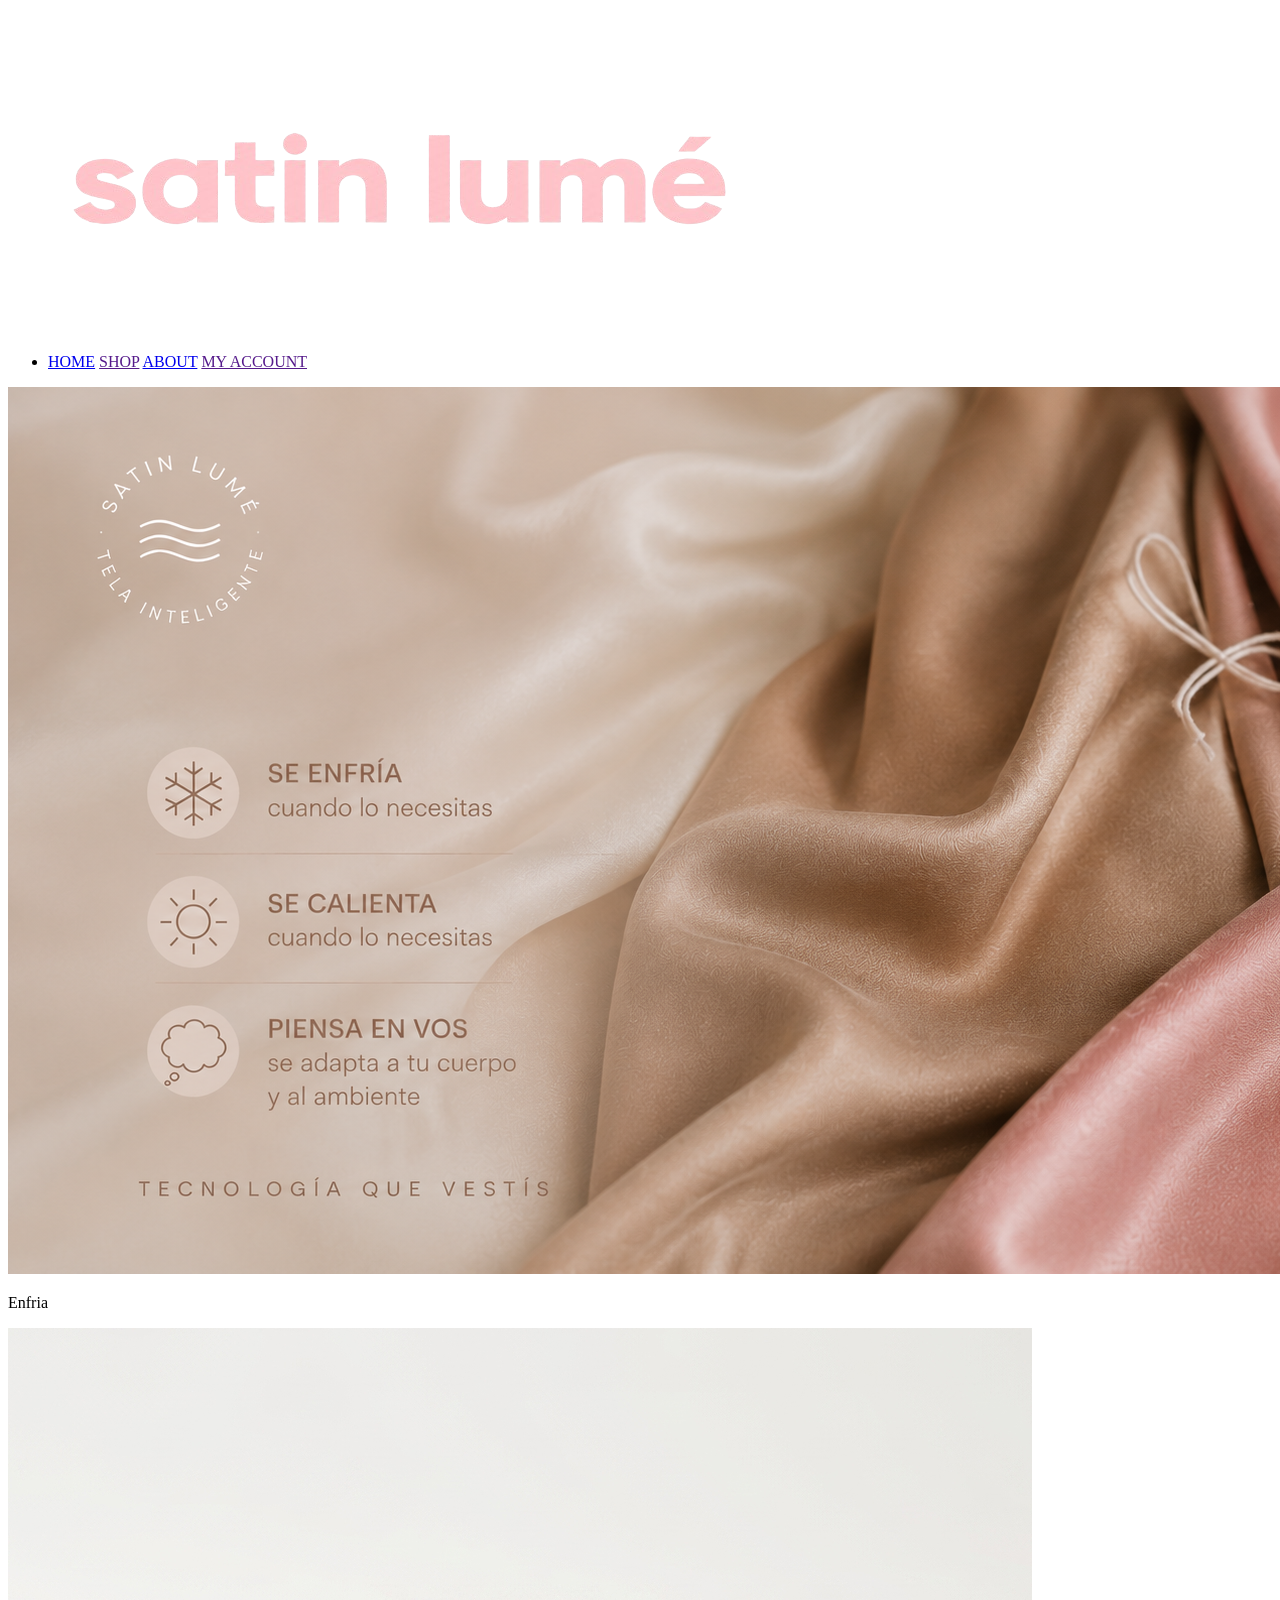
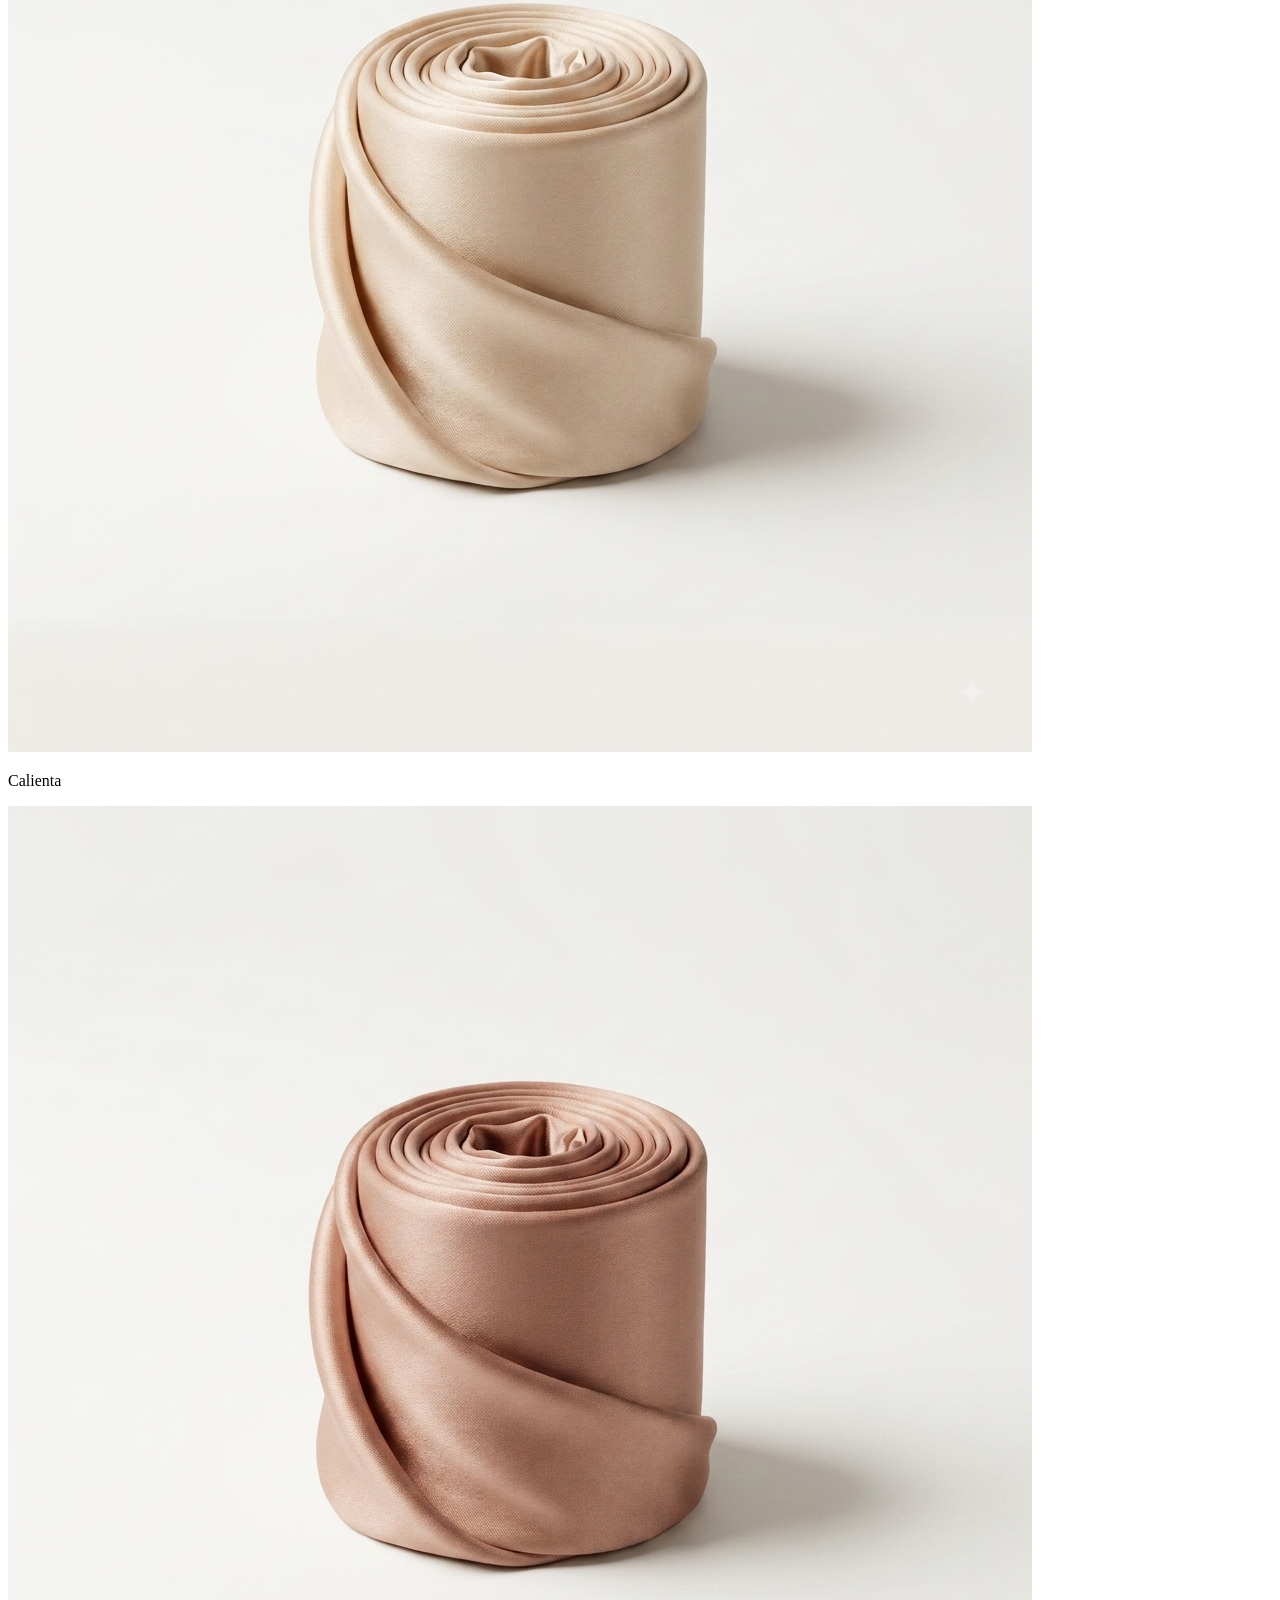
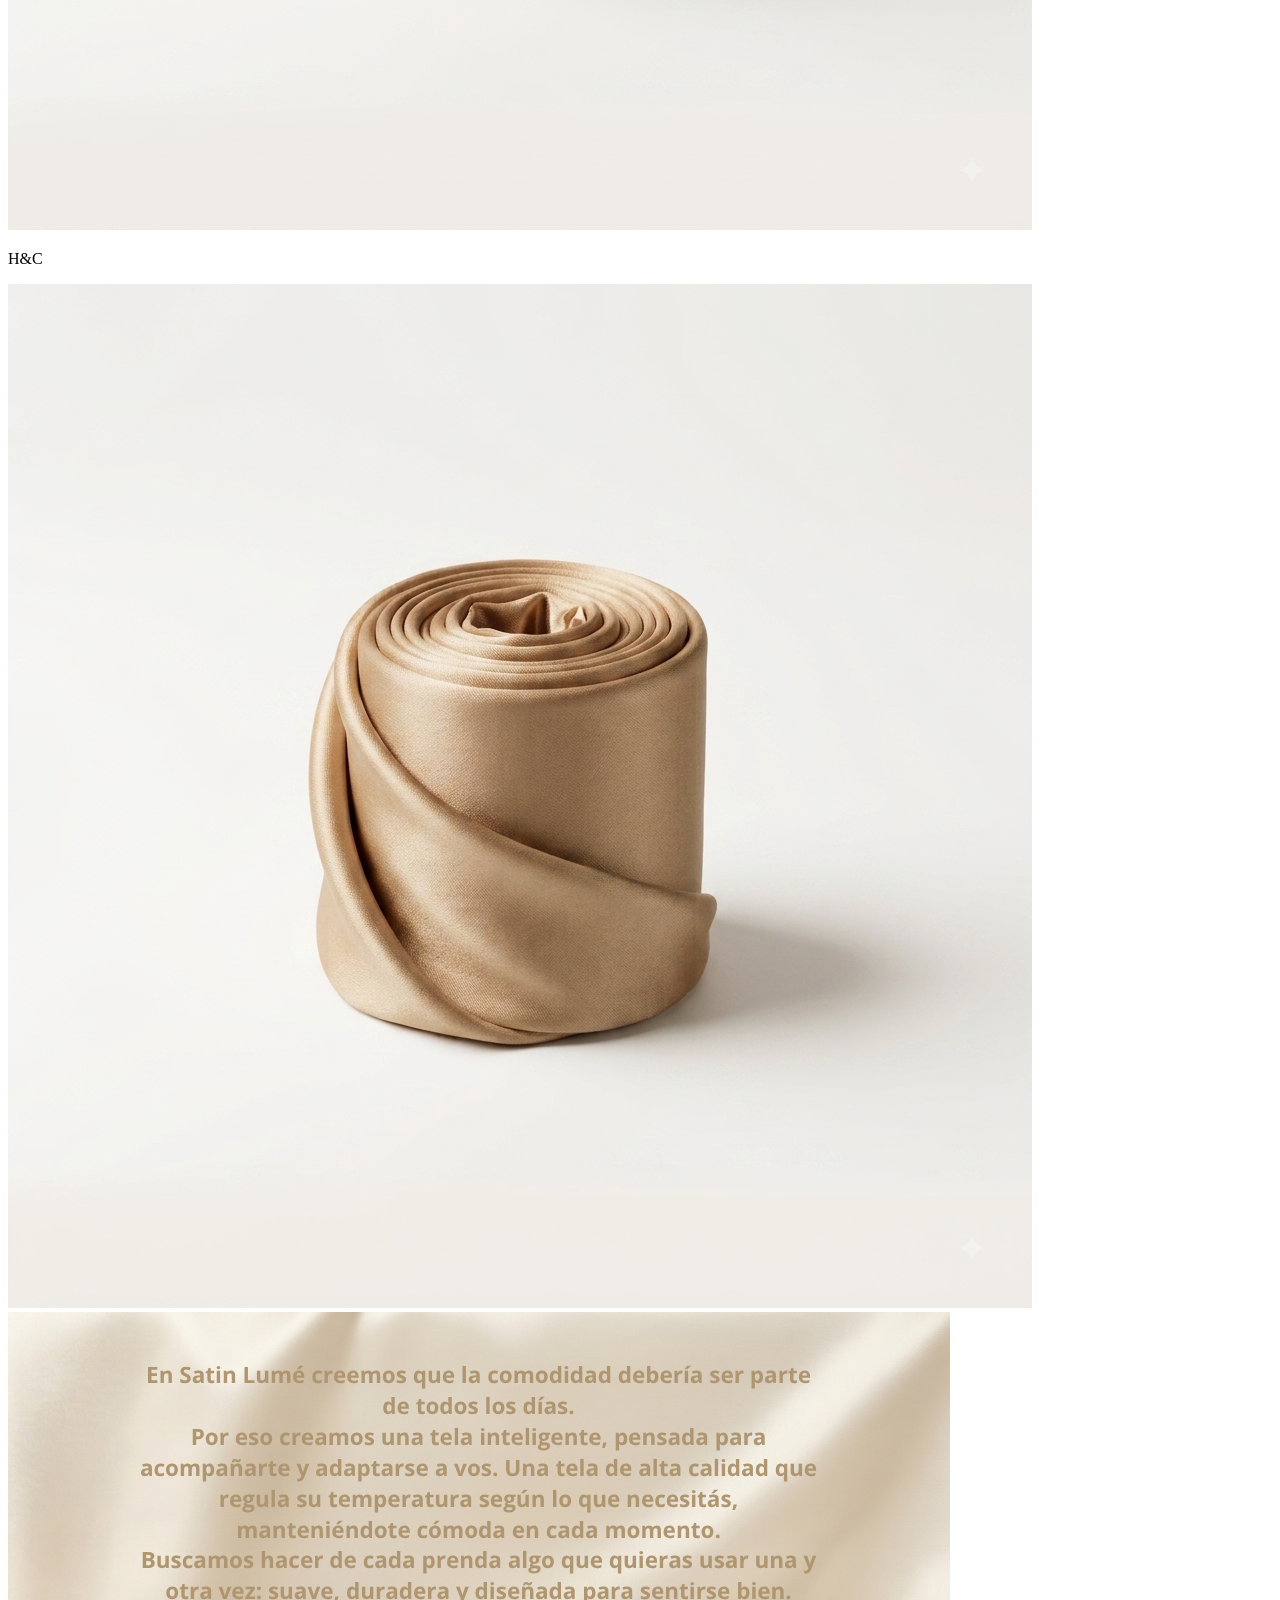
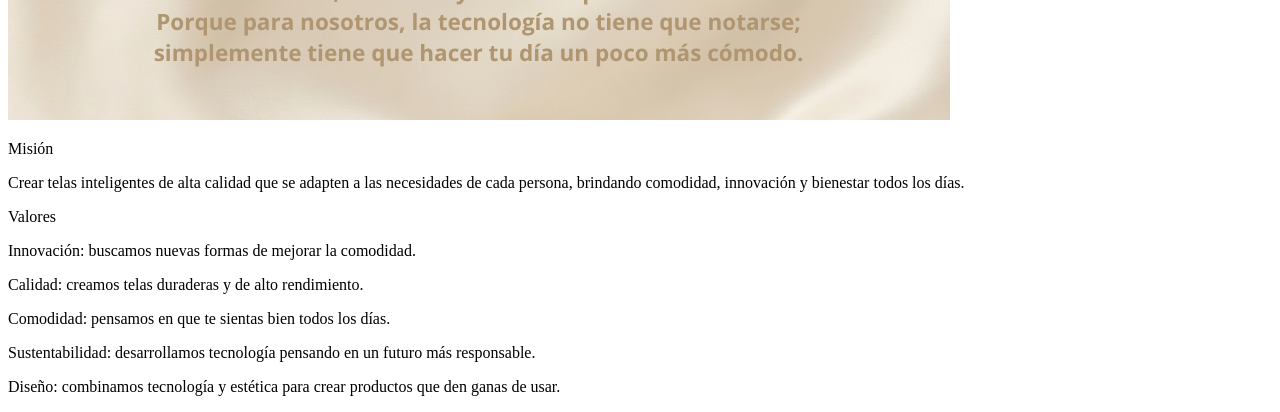
==== index.html @ b1617fab ".." ====
<!DOCTYPE html>
<html lang="en">
<head>
    <meta charset="UTF-8">
    <meta name="viewport" content="width=device-width, initial-scale=1.0">
    <title>Document</title>
    <link rel="stylesheet" href="style.css">
</head>
<body>
    <header>
        <nav>
            <a href="index.html"><img src="logo.png" alt=""></a>
            <ul>
                <li>
                    <a href="index.html">HOME</a>
                    <a href="">SHOP</a>
                    <a href="about.html">ABOUT</a>
                    <a href="">MY ACCOUNT</a>
                </li>
            </ul>
        </nav>
    </header>
    <main>
        <img src="LandingFT.png" alt="">
        <section class="enfria">
            <p>Enfria</p>
            <img src="telita1.png" alt="">
        </section>
        <section class="calienta">
            <p>Calienta</p>
            <img src="telita2.png" alt="">
        </section>
        <section class="ambos">
            <p>H&C</p>
            <img src="telita3.png" alt="">
        </section>
        <img src="LandinfFT2.png" alt="">

        <p>Misión</p>
        <p>Crear telas inteligentes de alta calidad que se adapten a las necesidades de cada persona, brindando comodidad, innovación y bienestar todos los días.</p>
        
        <P>Valores</P>
        <p>Innovación: buscamos nuevas formas de mejorar la comodidad.</p>
        <p>Calidad: creamos telas duraderas y de alto rendimiento.</p>
        <p>Comodidad: pensamos en que te sientas bien todos los días.</p>
        <p>Sustentabilidad: desarrollamos tecnología pensando en un futuro más responsable.</p>
        <p>Diseño: combinamos tecnología y estética para crear productos que den ganas de usar.</p>


    </main>
    <footer>
        
    </footer>
</body>
</html>
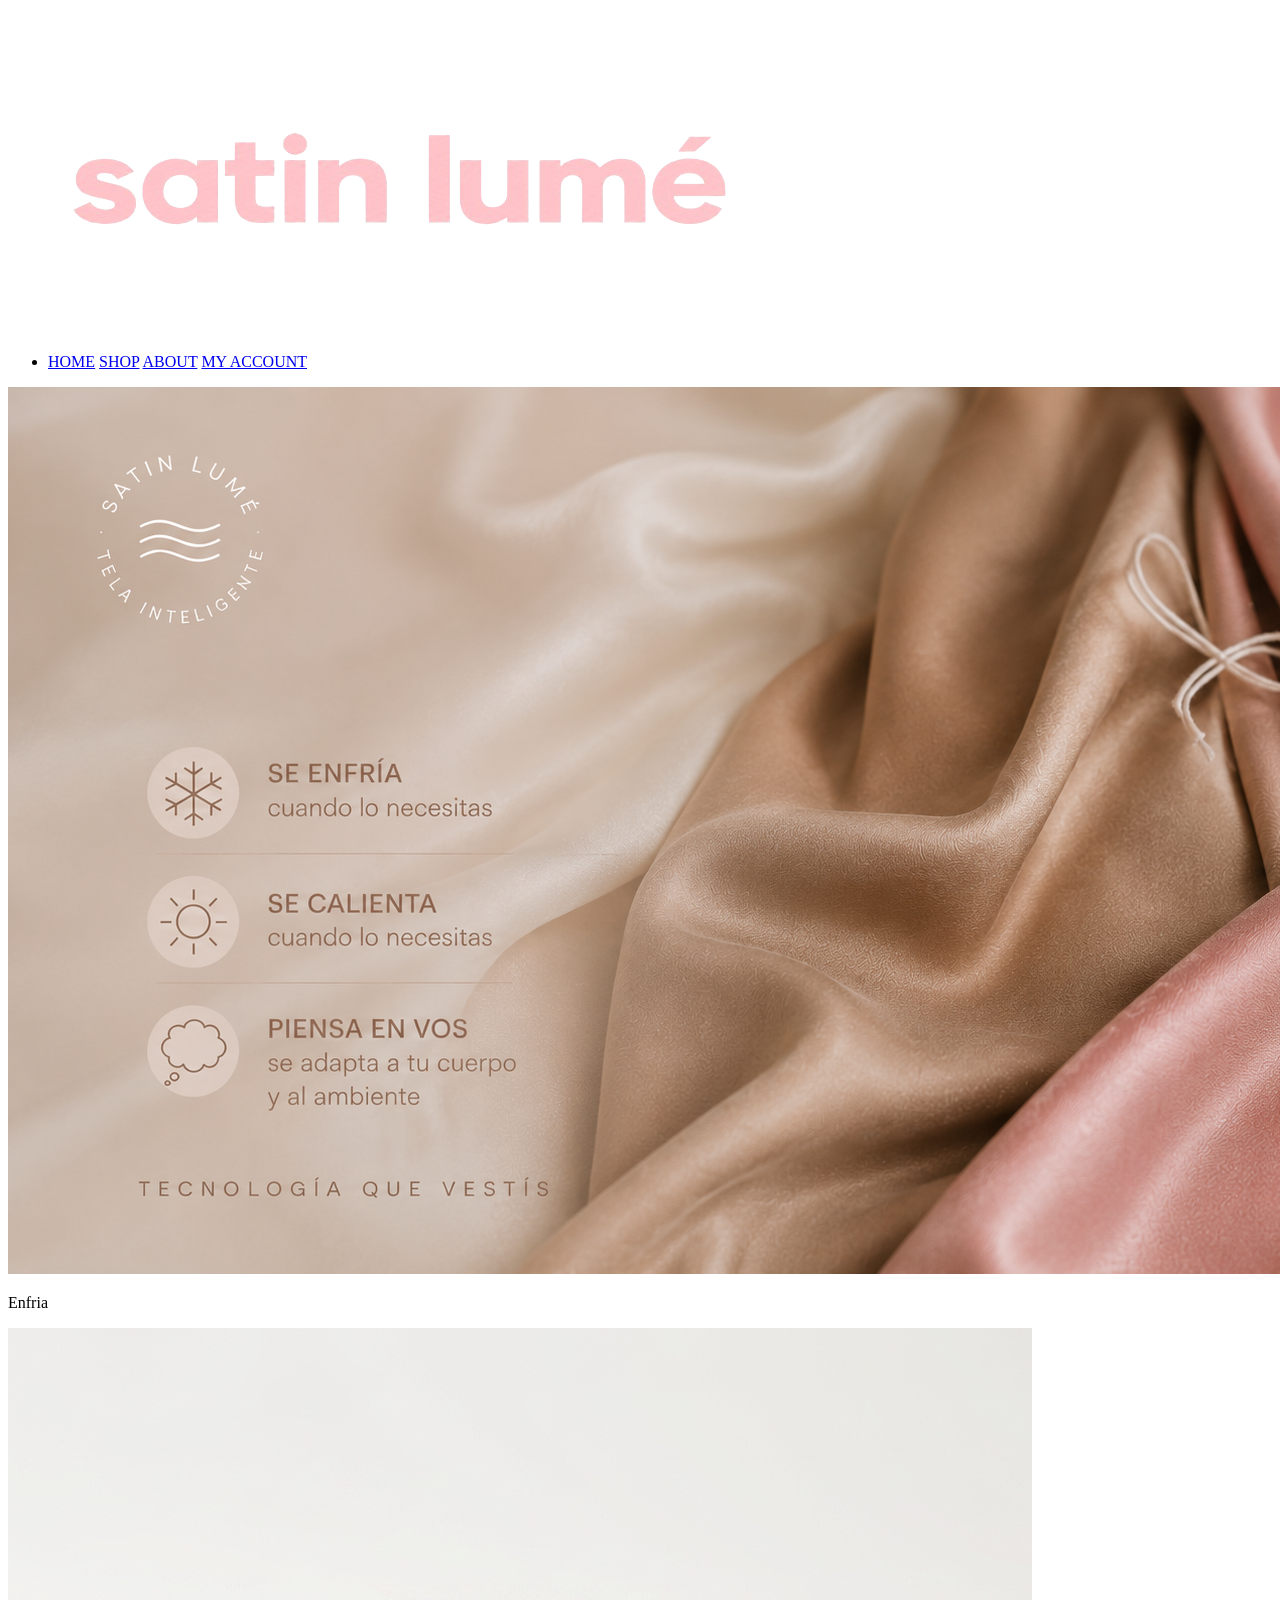
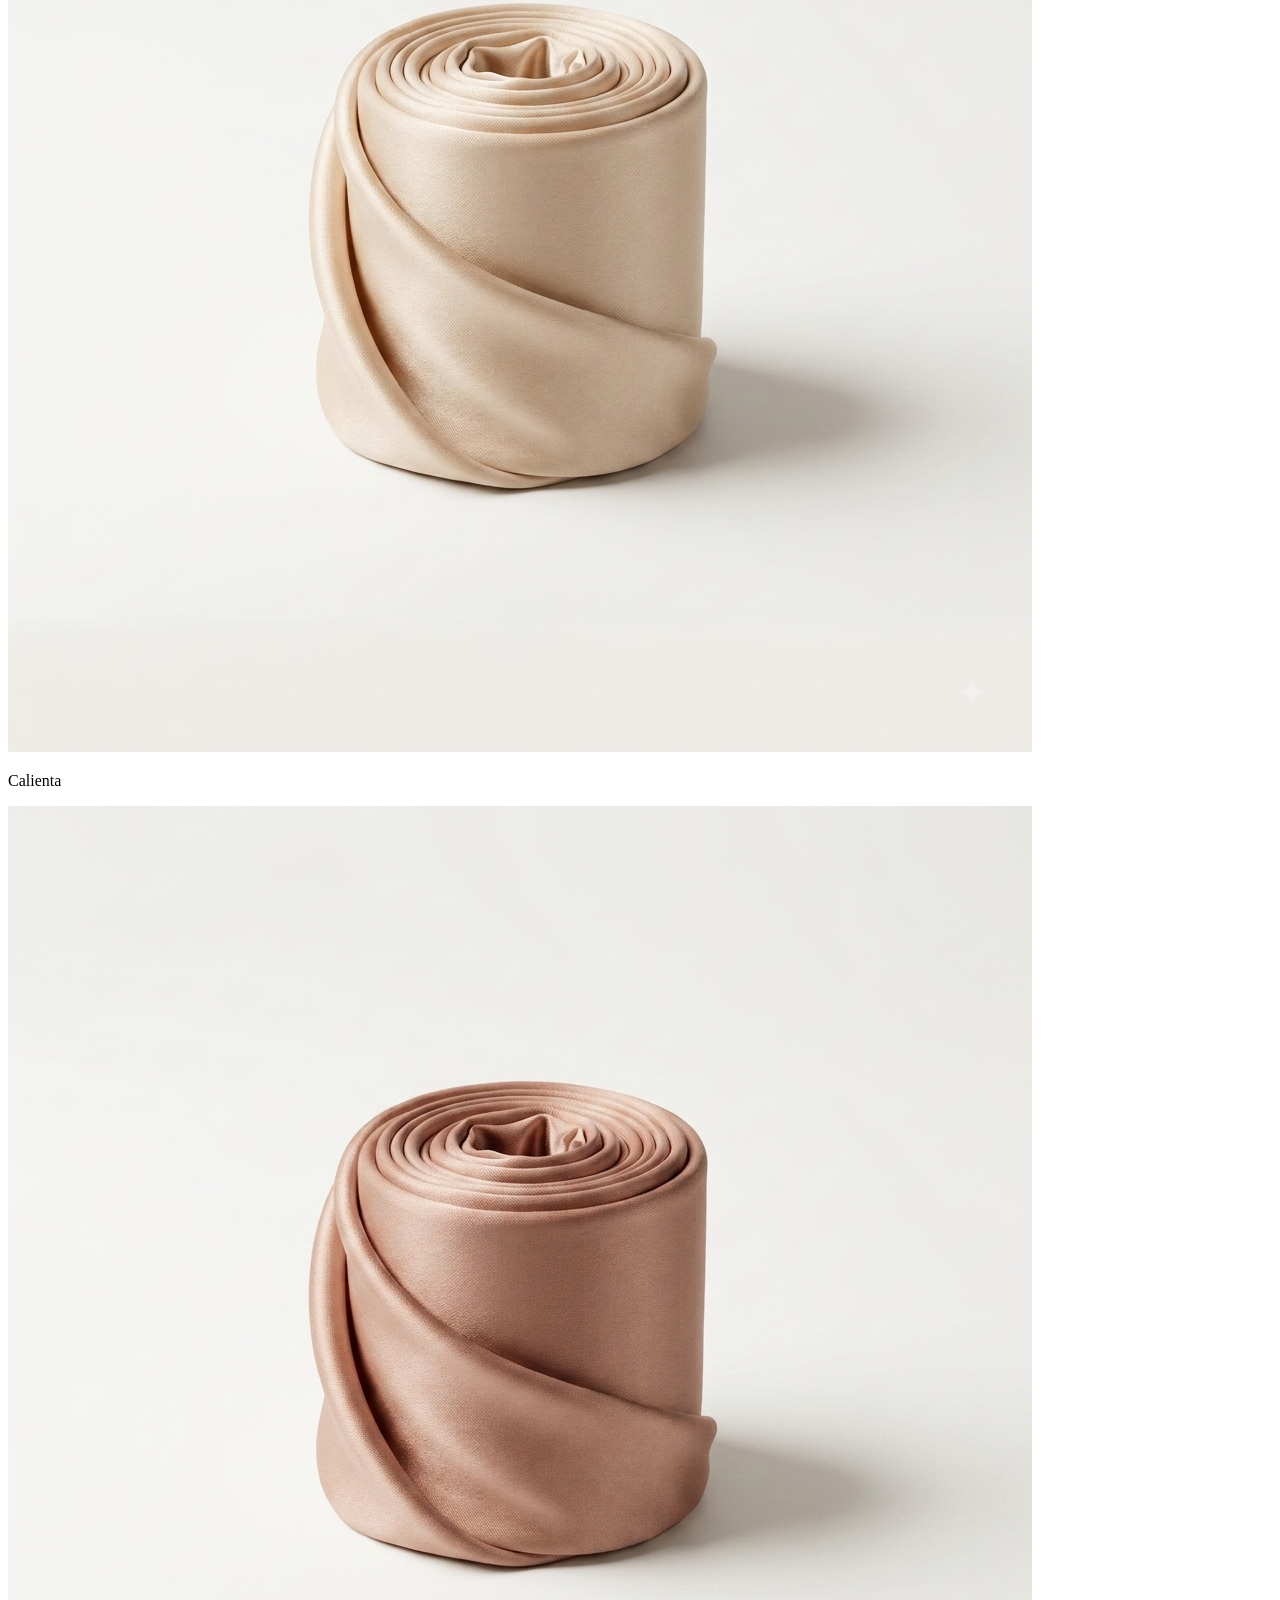
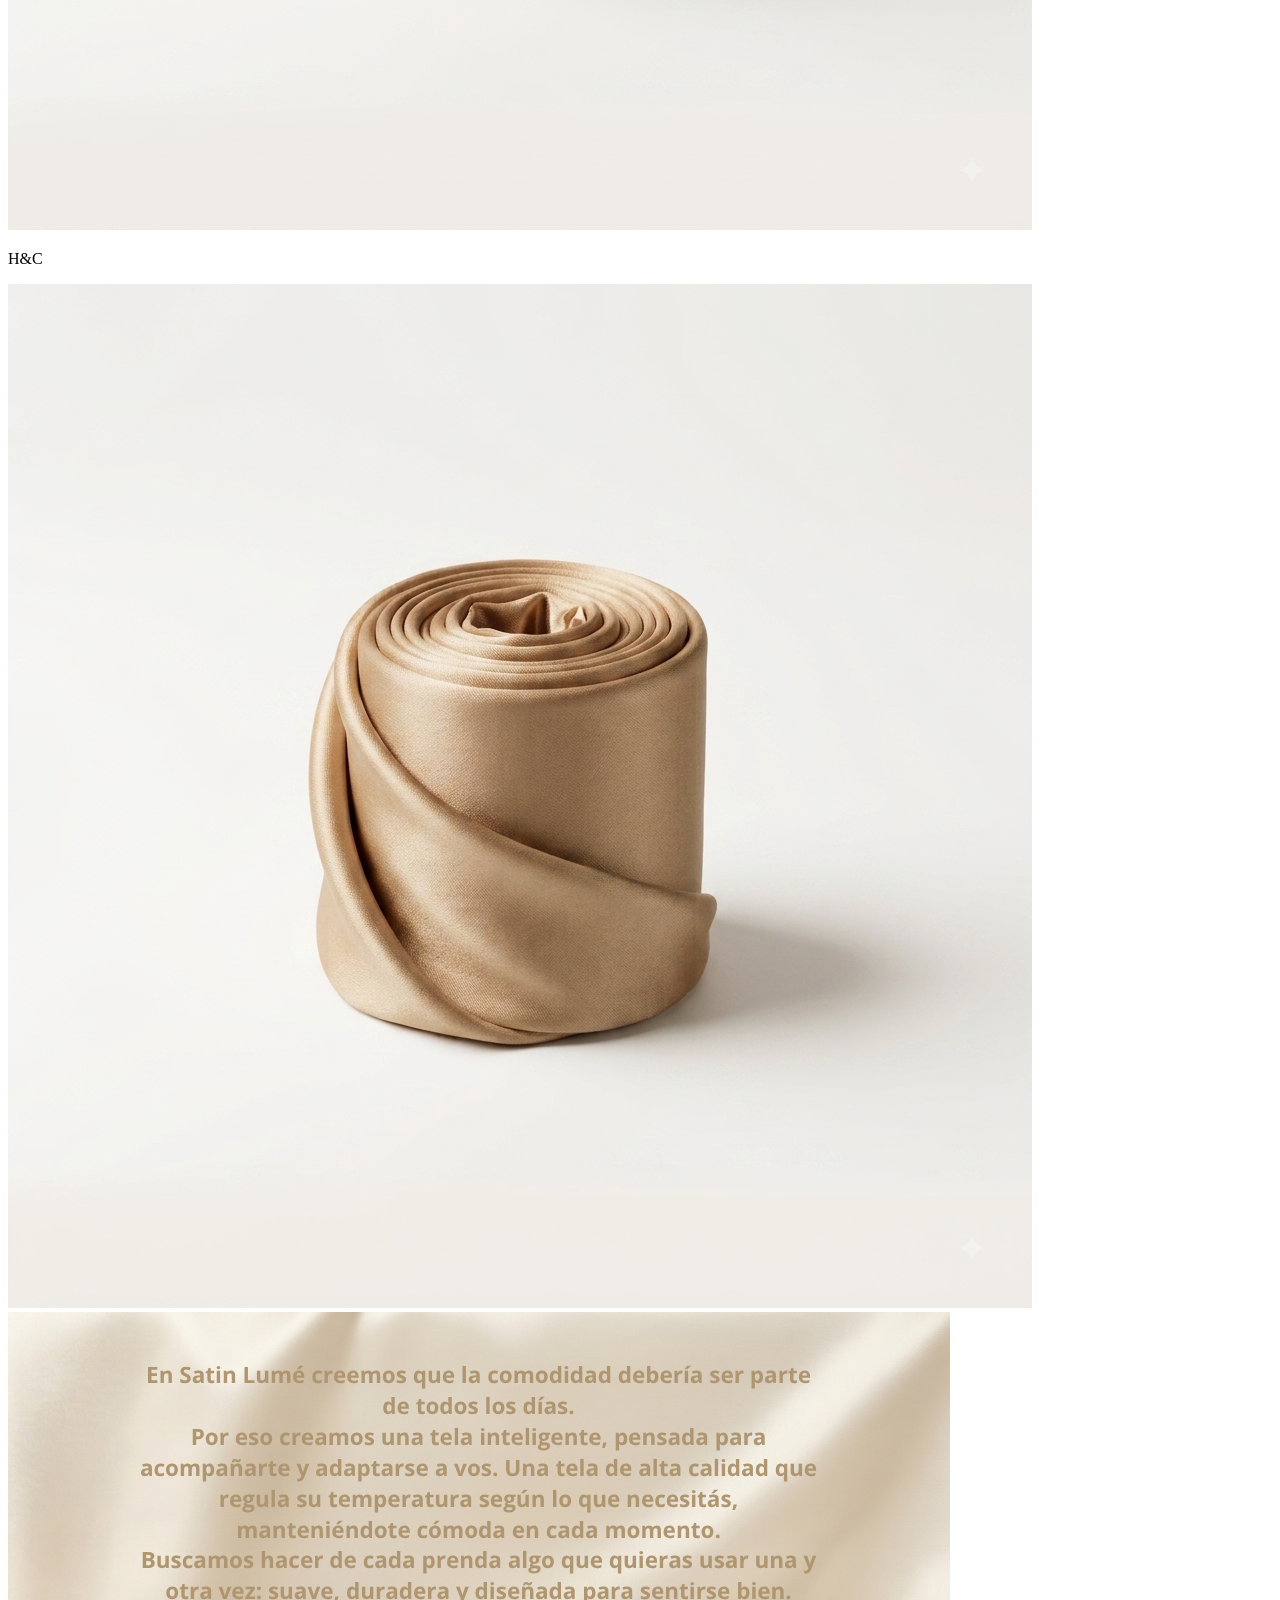
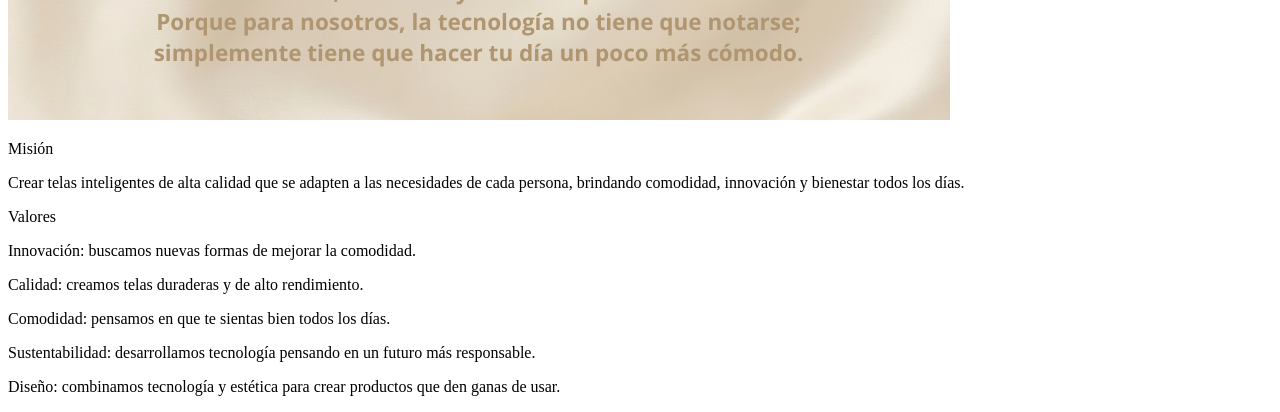
==== commit 9be827fd: "." ====
--- a/index.html
+++ b/index.html
@@ -13,9 +13,9 @@
             <ul>
                 <li>
                     <a href="index.html">HOME</a>
-                    <a href="">SHOP</a>
+                    <a href="shop.html">SHOP</a>
                     <a href="about.html">ABOUT</a>
-                    <a href="">MY ACCOUNT</a>
+                    <a href="account.html">MY ACCOUNT</a>
                 </li>
             </ul>
         </nav>
@@ -35,11 +35,13 @@
             <img src="telita3.png" alt="">
         </section>
         <img src="LandinfFT2.png" alt="">
-
+        <section class="tituloP">
         <p>Misión</p>
+        </section>
         <p>Crear telas inteligentes de alta calidad que se adapten a las necesidades de cada persona, brindando comodidad, innovación y bienestar todos los días.</p>
-        
+        <section class="tituloP">
         <P>Valores</P>
+        </section>
         <p>Innovación: buscamos nuevas formas de mejorar la comodidad.</p>
         <p>Calidad: creamos telas duraderas y de alto rendimiento.</p>
         <p>Comodidad: pensamos en que te sientas bien todos los días.</p>
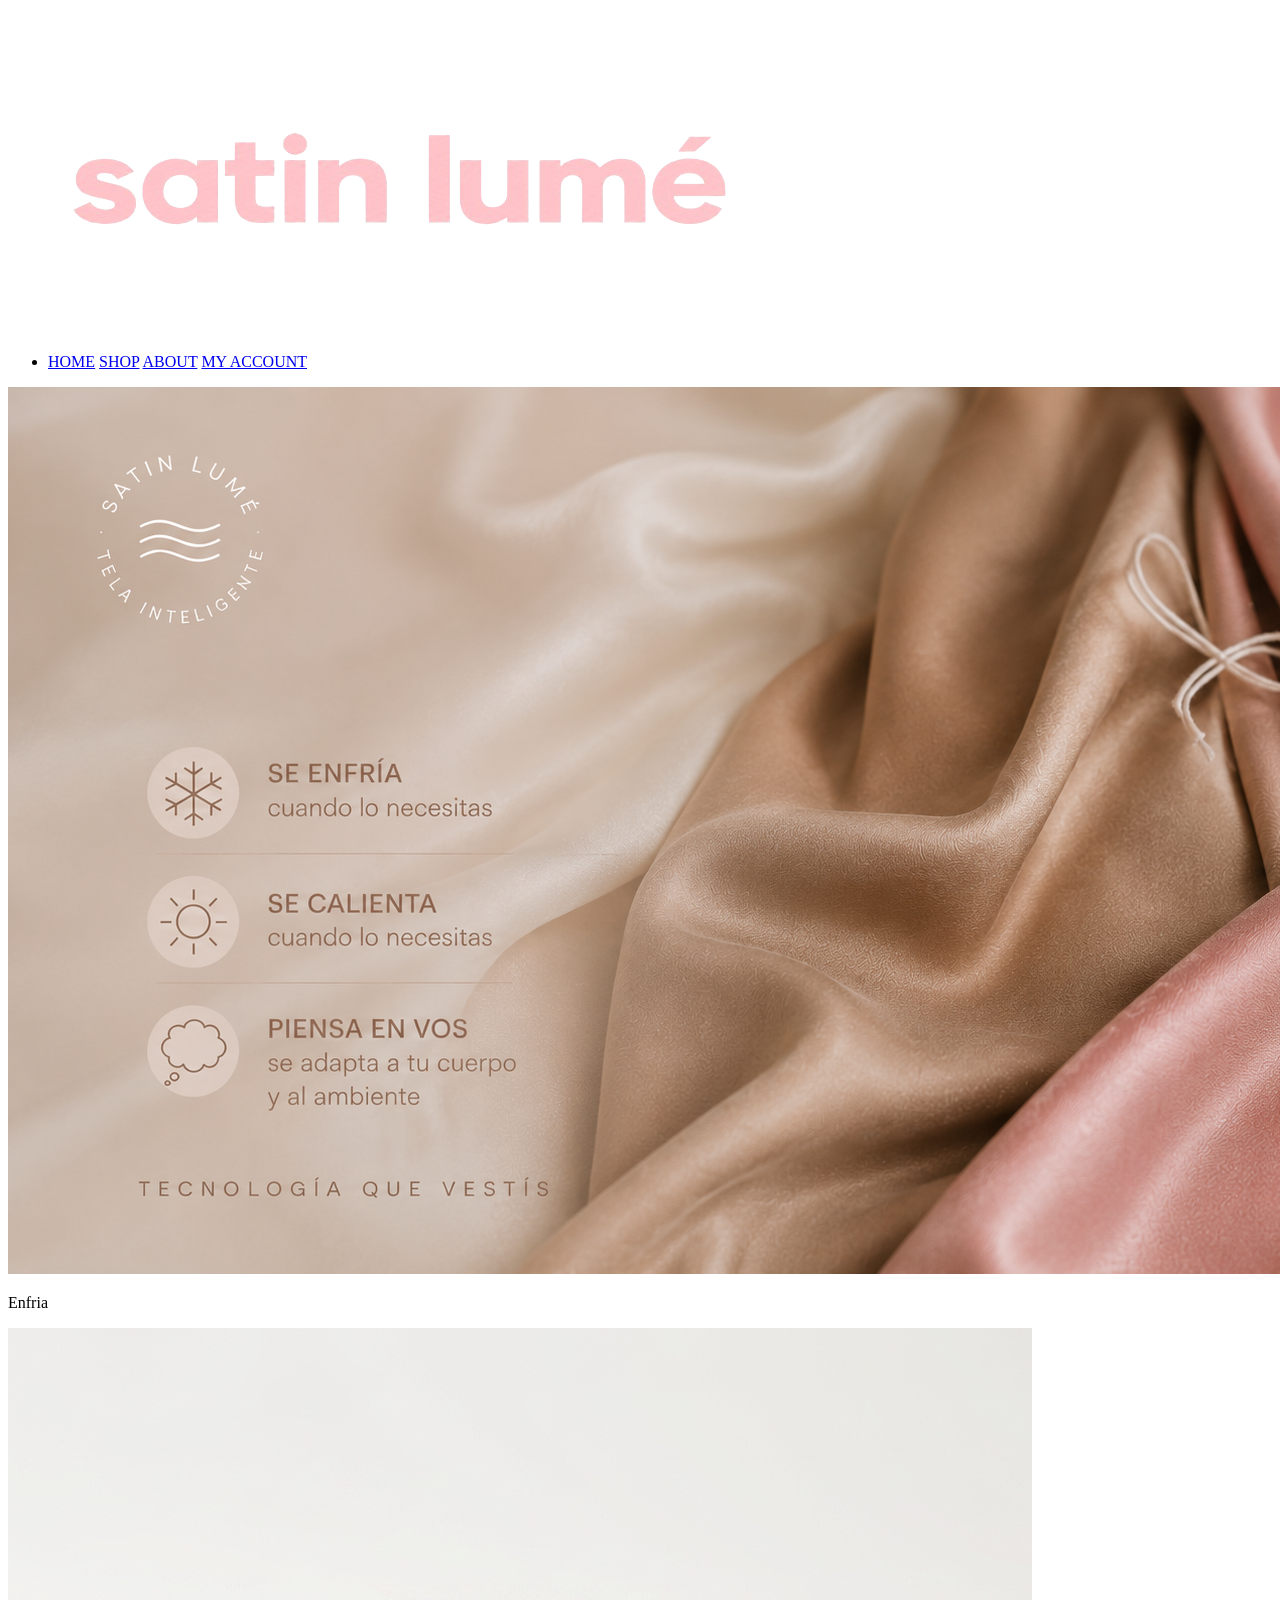
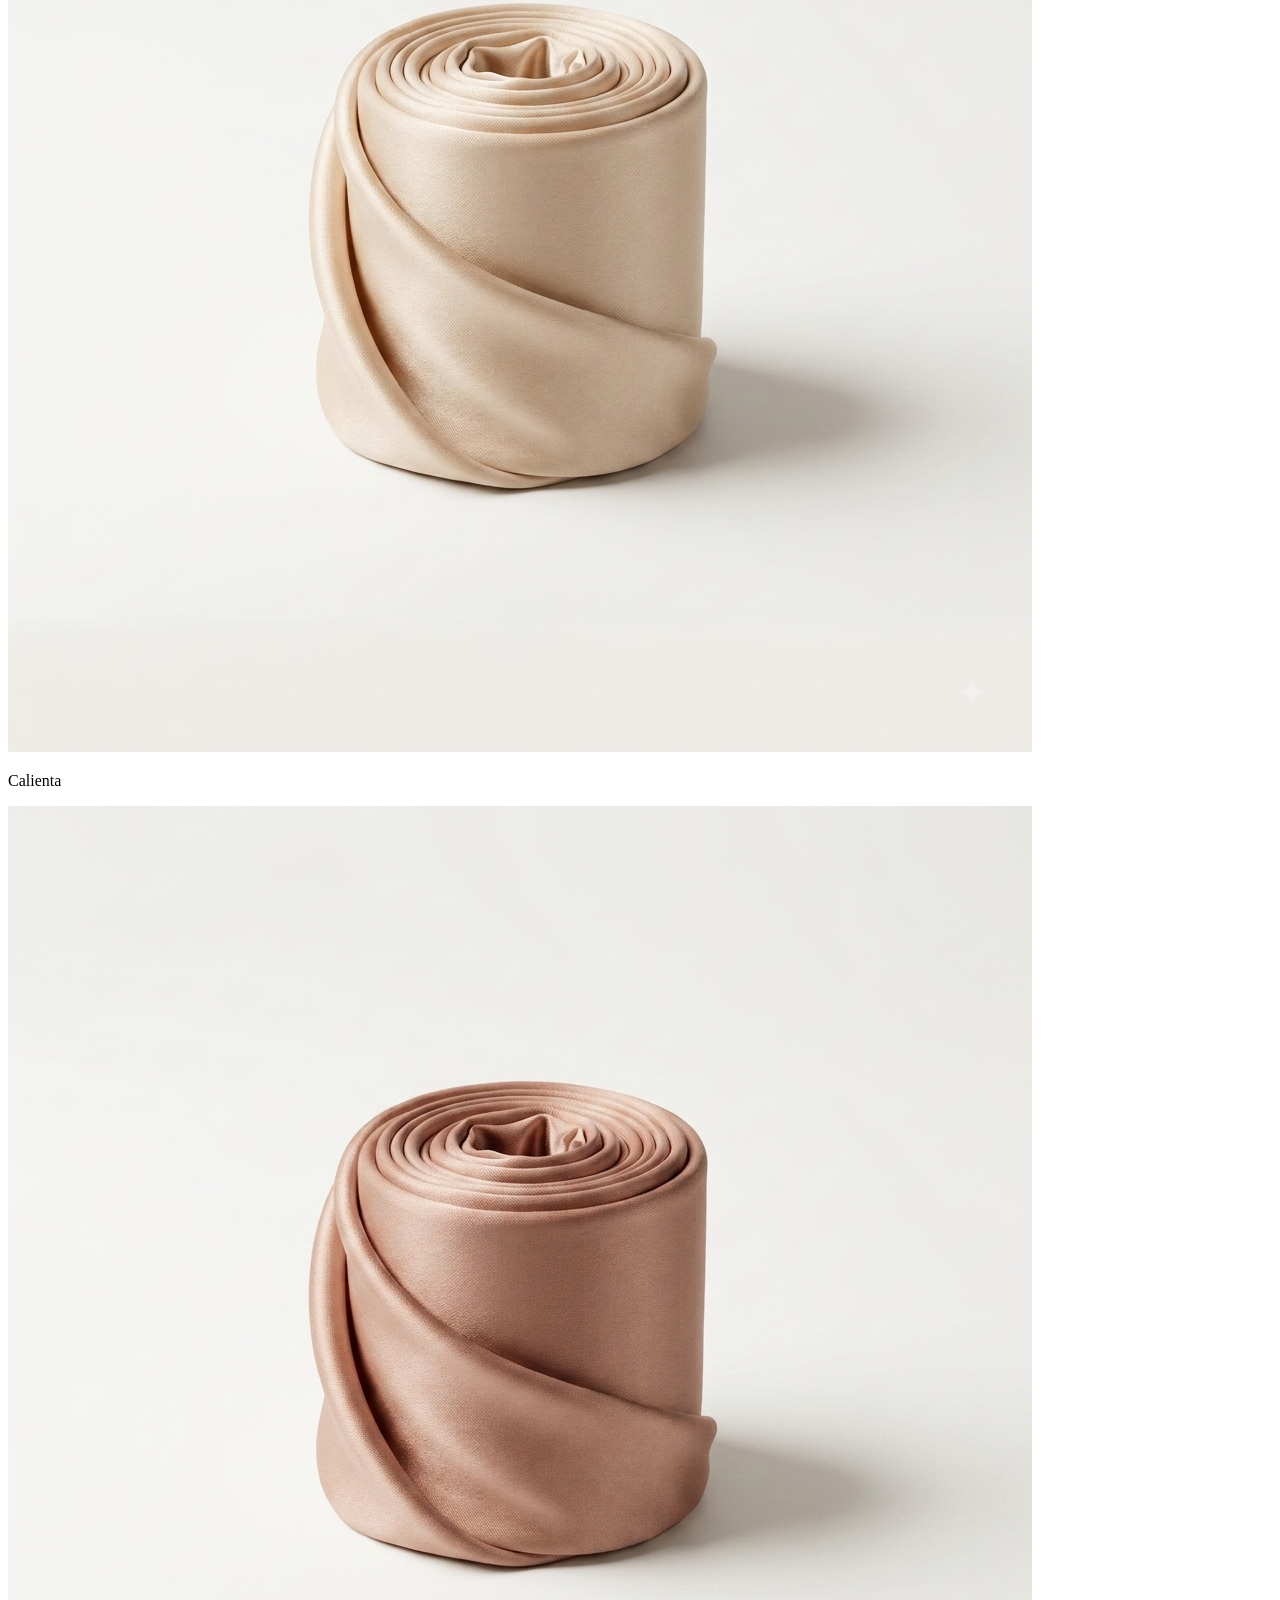
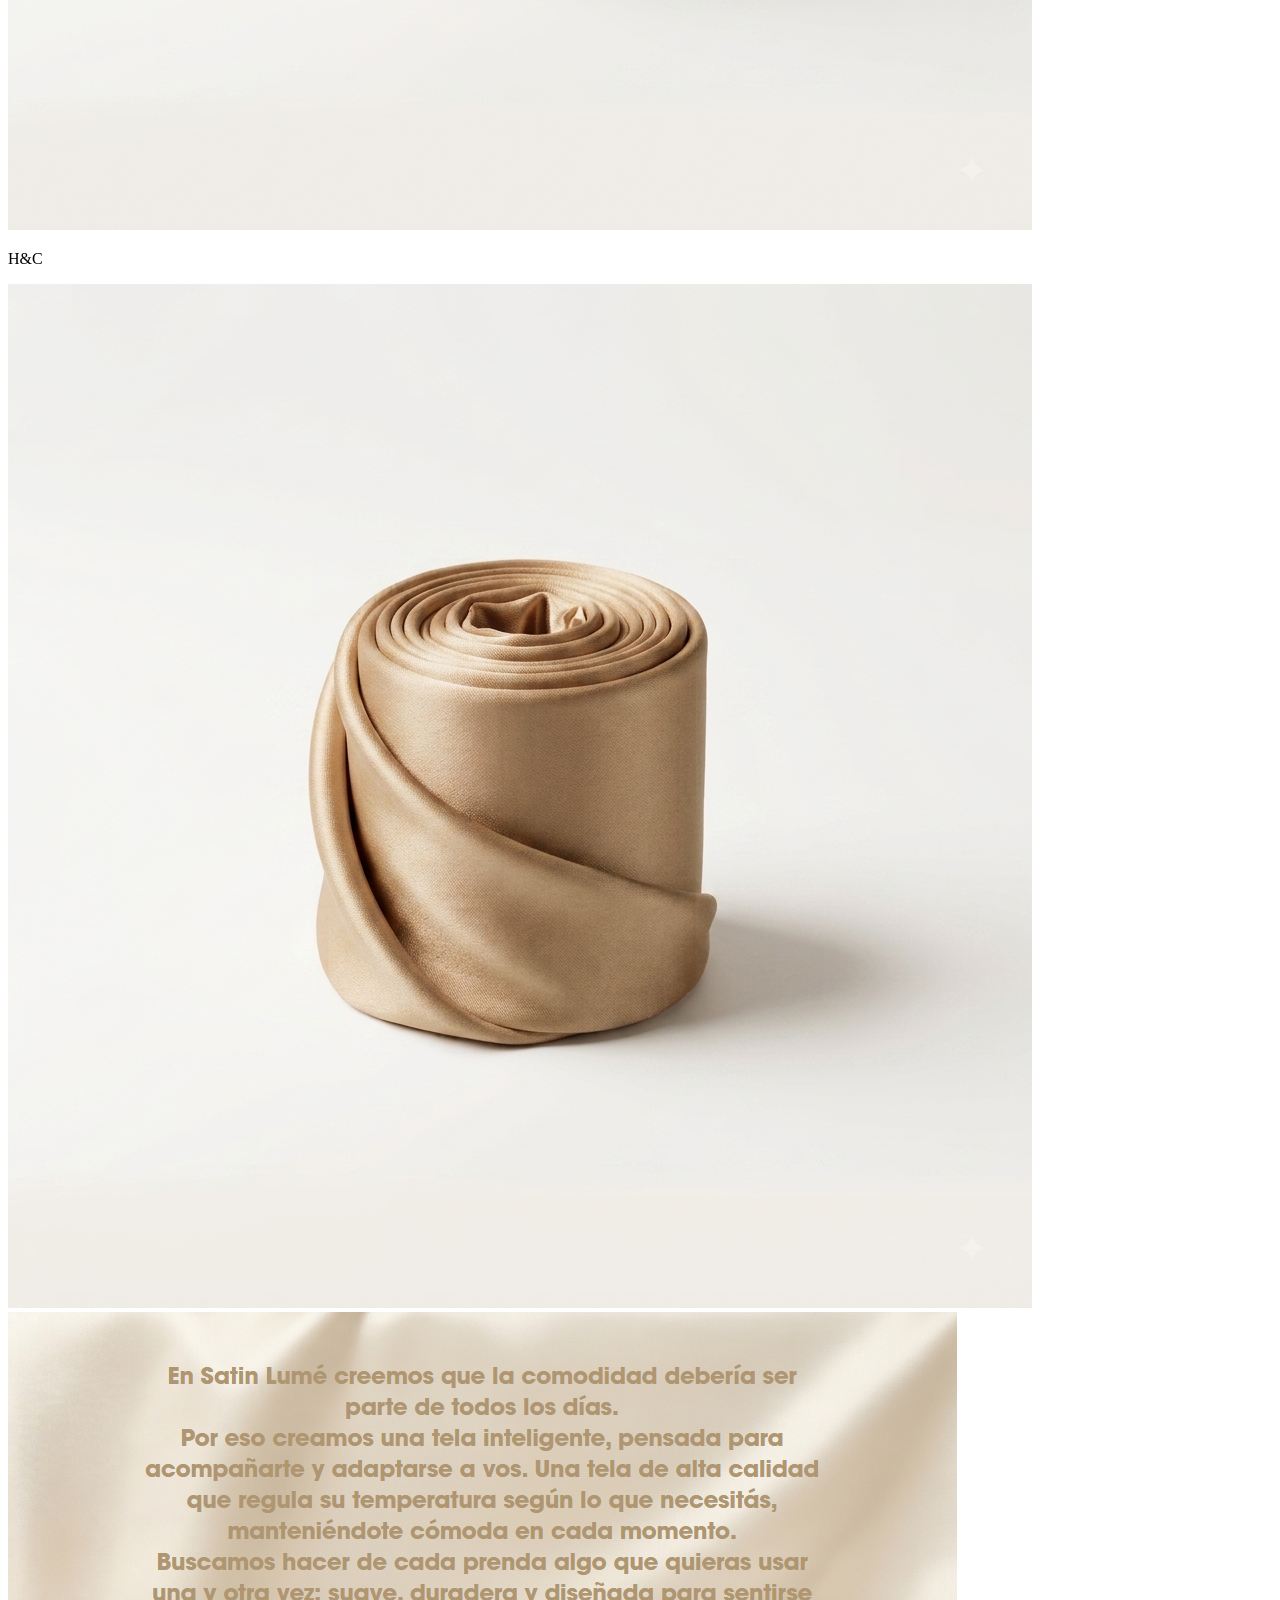
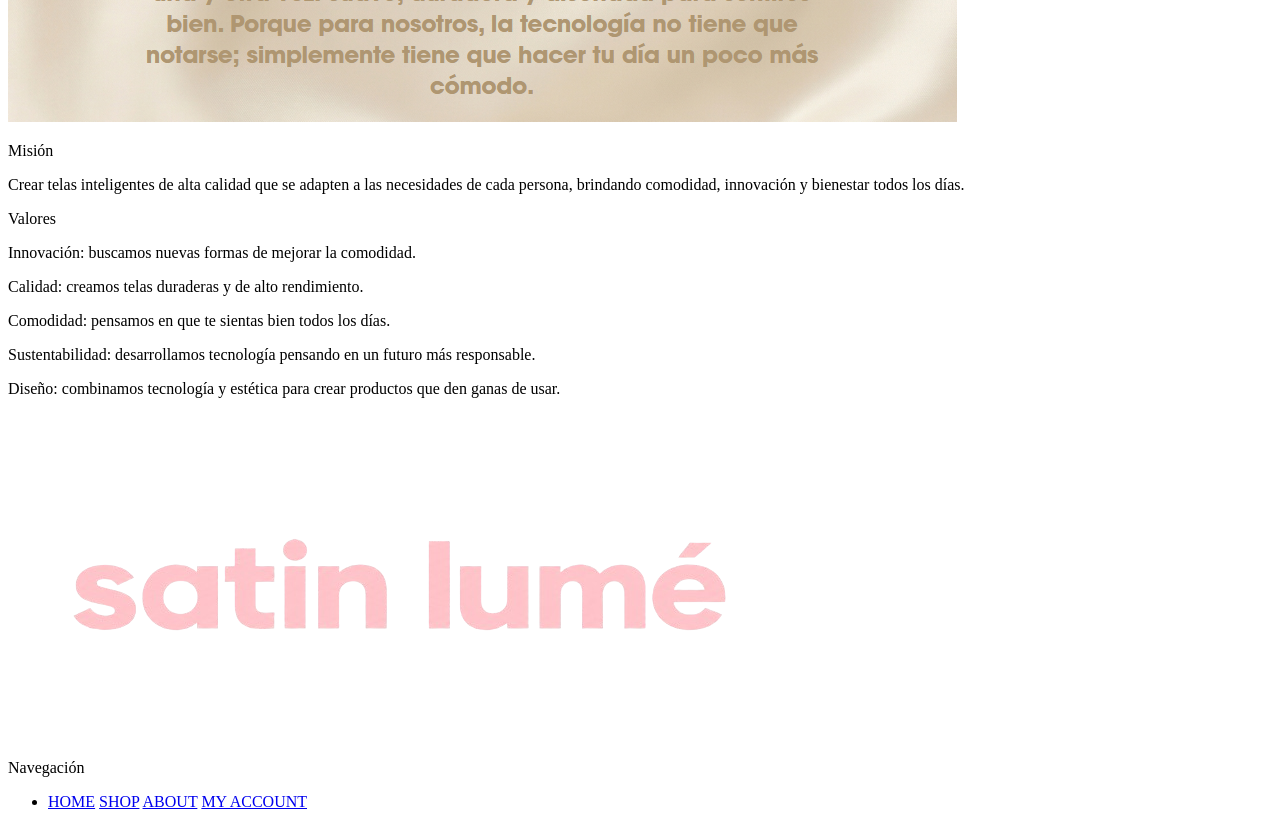
==== commit 44102c36: "cambiosIndex" ====
--- a/index.html
+++ b/index.html
@@ -34,7 +34,8 @@
             <p>H&C</p>
             <img src="telita3.png" alt="">
         </section>
-        <img src="LandinfFT2.png" alt="">
+        <img src="LandingFT2.png" alt="">
+
         <section class="tituloP">
         <p>Misión</p>
         </section>
@@ -51,7 +52,21 @@
 
     </main>
     <footer>
-        
+        <img src="logo.png" alt="">
+        <section class="navFooter">
+            <p>Navegación</p>
+            <ul>
+                <li>
+                    <a href="index.html">HOME</a>
+                    <a href="shop.html">SHOP</a>
+                    <a href="about.html">ABOUT</a>
+                    <a href="account.html">MY ACCOUNT</a>
+                </li>
+            </ul>
+        </section>
+        <section class="Seguinos">
+            
+        </section>
     </footer>
 </body>
 </html>
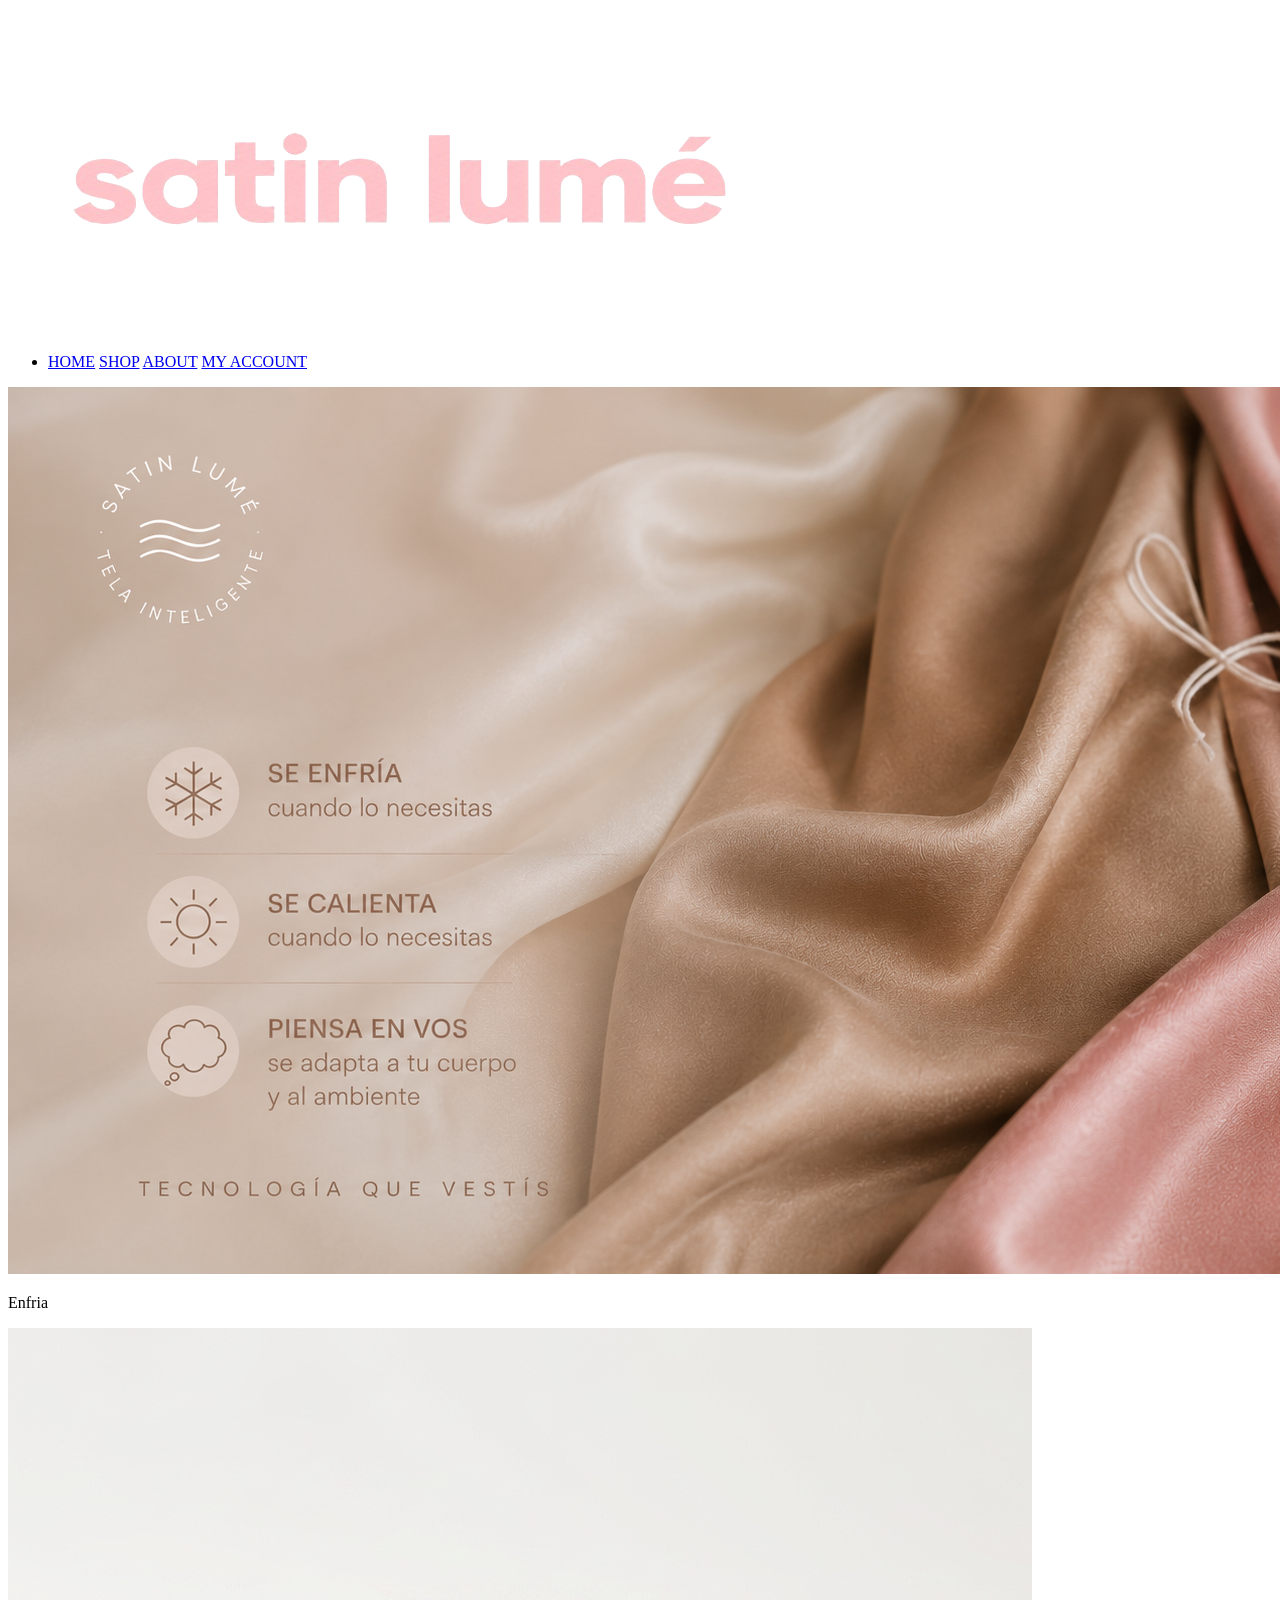
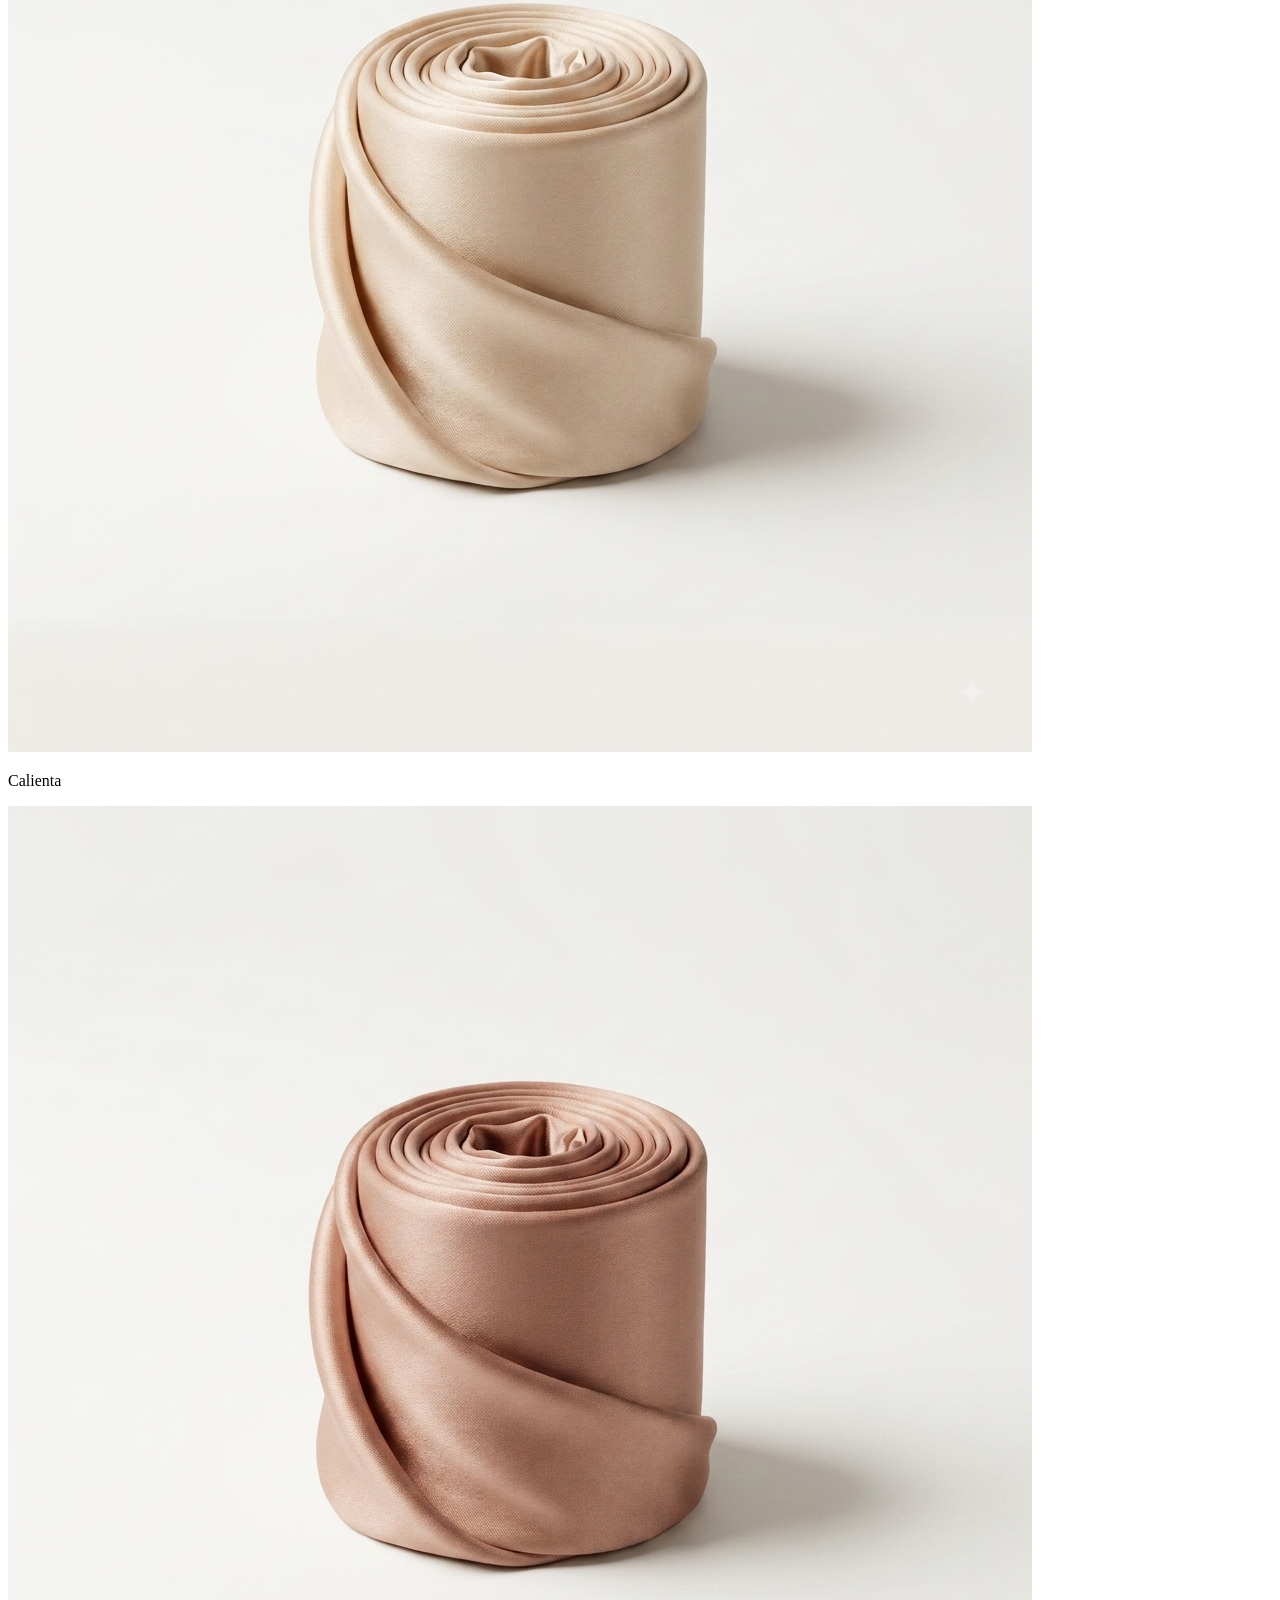
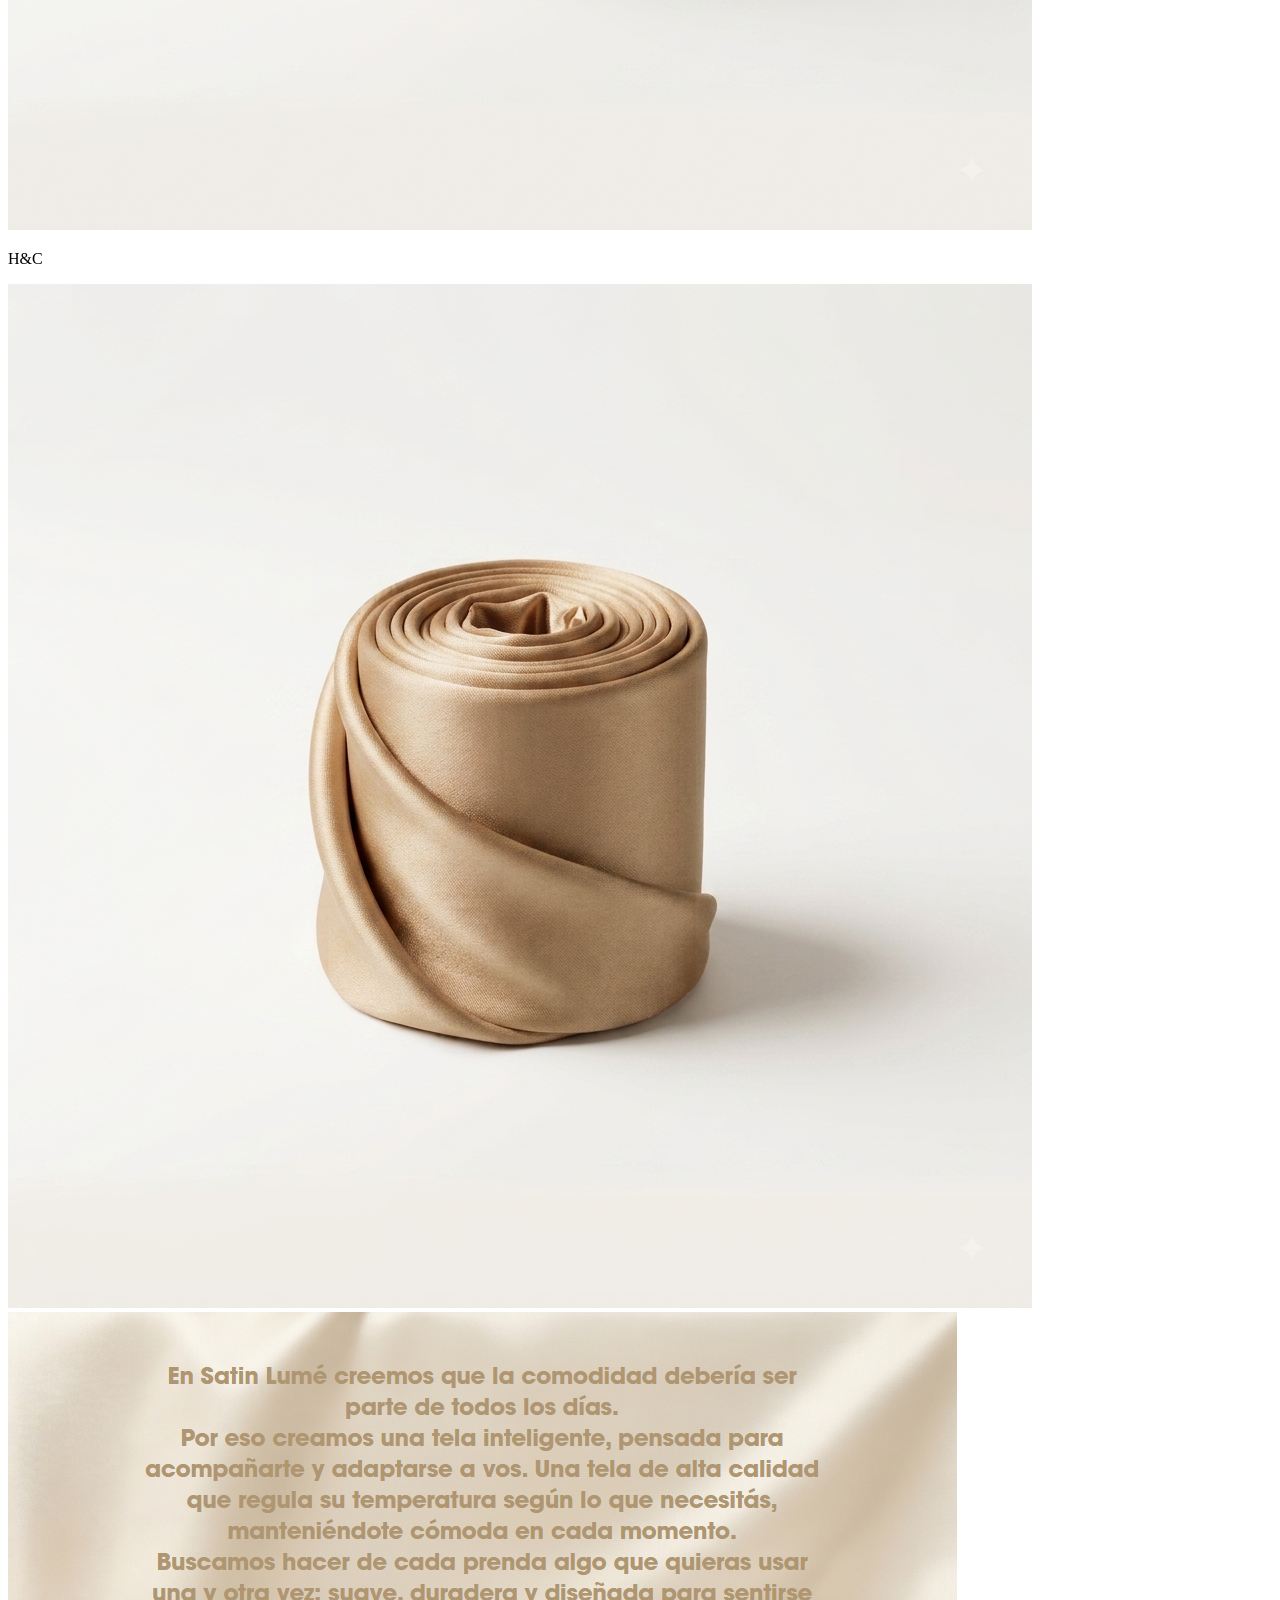
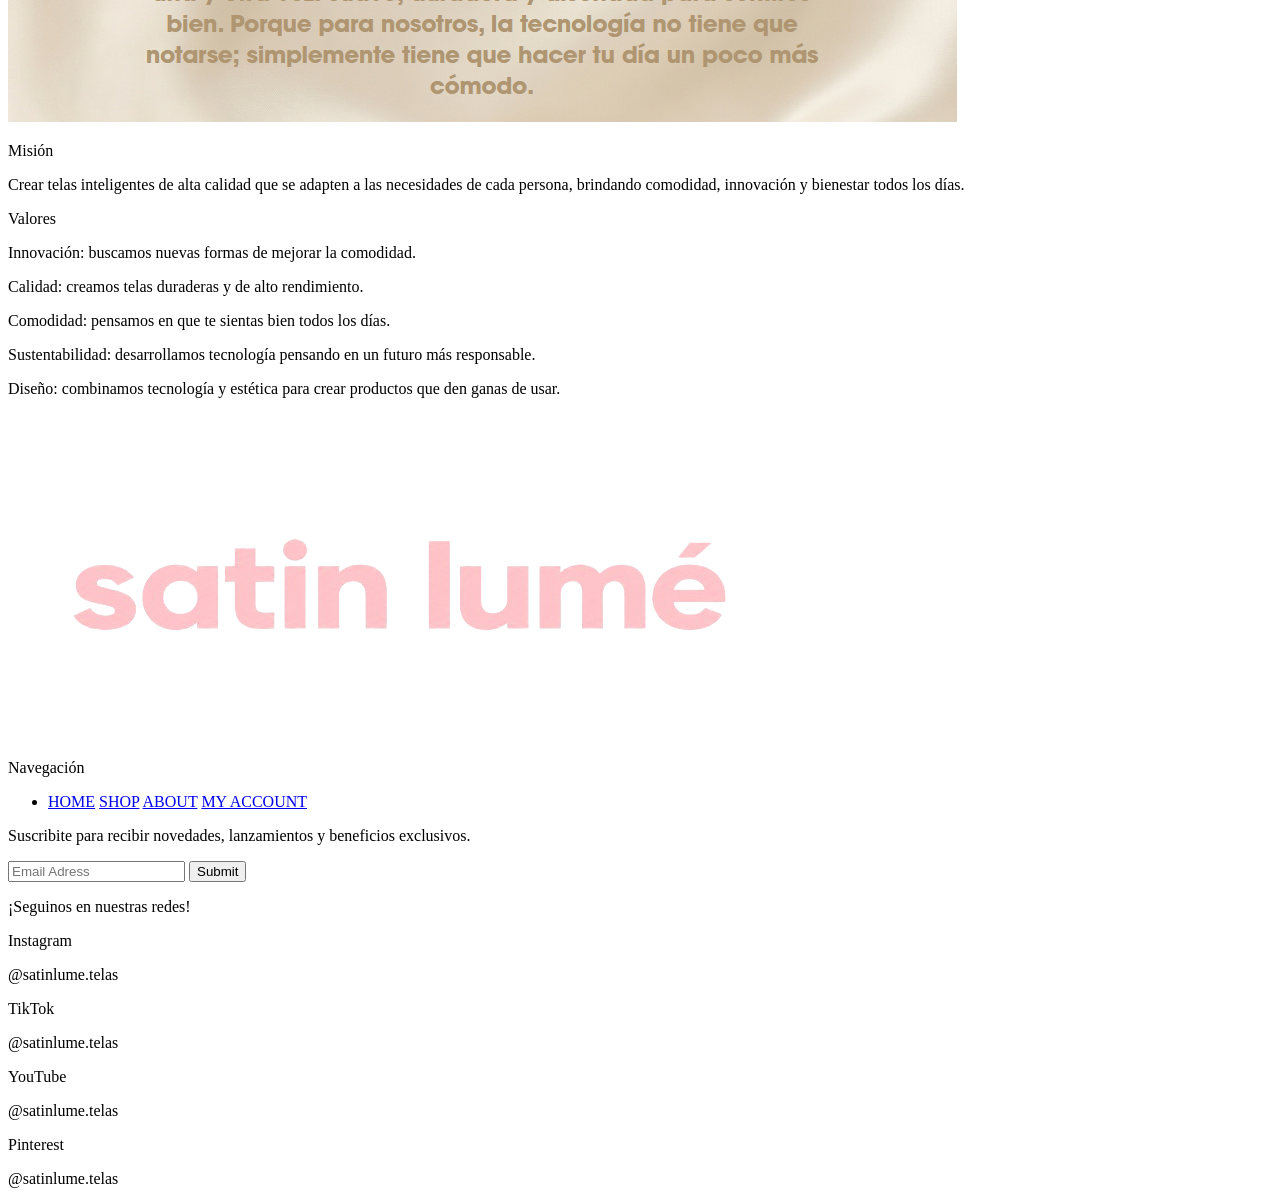
==== commit e683507f: "footer en todos" ====
--- a/index.html
+++ b/index.html
@@ -43,18 +43,23 @@
         <section class="tituloP">
         <P>Valores</P>
         </section>
+        <section>
         <p>Innovación: buscamos nuevas formas de mejorar la comodidad.</p>
         <p>Calidad: creamos telas duraderas y de alto rendimiento.</p>
         <p>Comodidad: pensamos en que te sientas bien todos los días.</p>
         <p>Sustentabilidad: desarrollamos tecnología pensando en un futuro más responsable.</p>
-        <p>Diseño: combinamos tecnología y estética para crear productos que den ganas de usar.</p>
+        <p>Diseño: combinamos tecnología y estética para crear productos que den ganas de usar.</p></section>
+
 
 
     </main>
     <footer>
-        <img src="logo.png" alt="">
-        <section class="navFooter">
-            <p>Navegación</p>
+        <a href="index.html"><img src="logo.png" alt=""></a>
+            <div>
+                <section class="tituloP">
+                    <p>Navegación</p>
+                </section>
+            
             <ul>
                 <li>
                     <a href="index.html">HOME</a>
@@ -63,10 +68,28 @@
                     <a href="account.html">MY ACCOUNT</a>
                 </li>
             </ul>
-        </section>
-        <section class="Seguinos">
-            
-        </section>
-    </footer>
+            </div>
+
+            <div>
+                <p>Suscribite para recibir novedades, lanzamientos y beneficios exclusivos.</p>
+                <form>
+                    <input type="mail" placeholder="Email Adress">
+                    <input type="submit" placeholder="Send">
+                </form>
+            </div>
+
+            <div><section class="tituloP">
+            <p>¡Seguinos en nuestras redes!</p>
+            </section>
+            <p>Instagram</p>
+            <p>@satinlume.telas</p>
+            <p>TikTok</p>
+            <p>@satinlume.telas</p>
+            <p>YouTube</p>
+            <p>@satinlume.telas</p>
+            <p>Pinterest</p>
+            <p>@satinlume.telas</p>
+        </div>
+        </footer>
 </body>
 </html>
--- a/style.css
+++ b/style.css
@@ -0,0 +1,6 @@
+/*{border: 1px ,solid black}*/
+
+body
+{
+    
+}
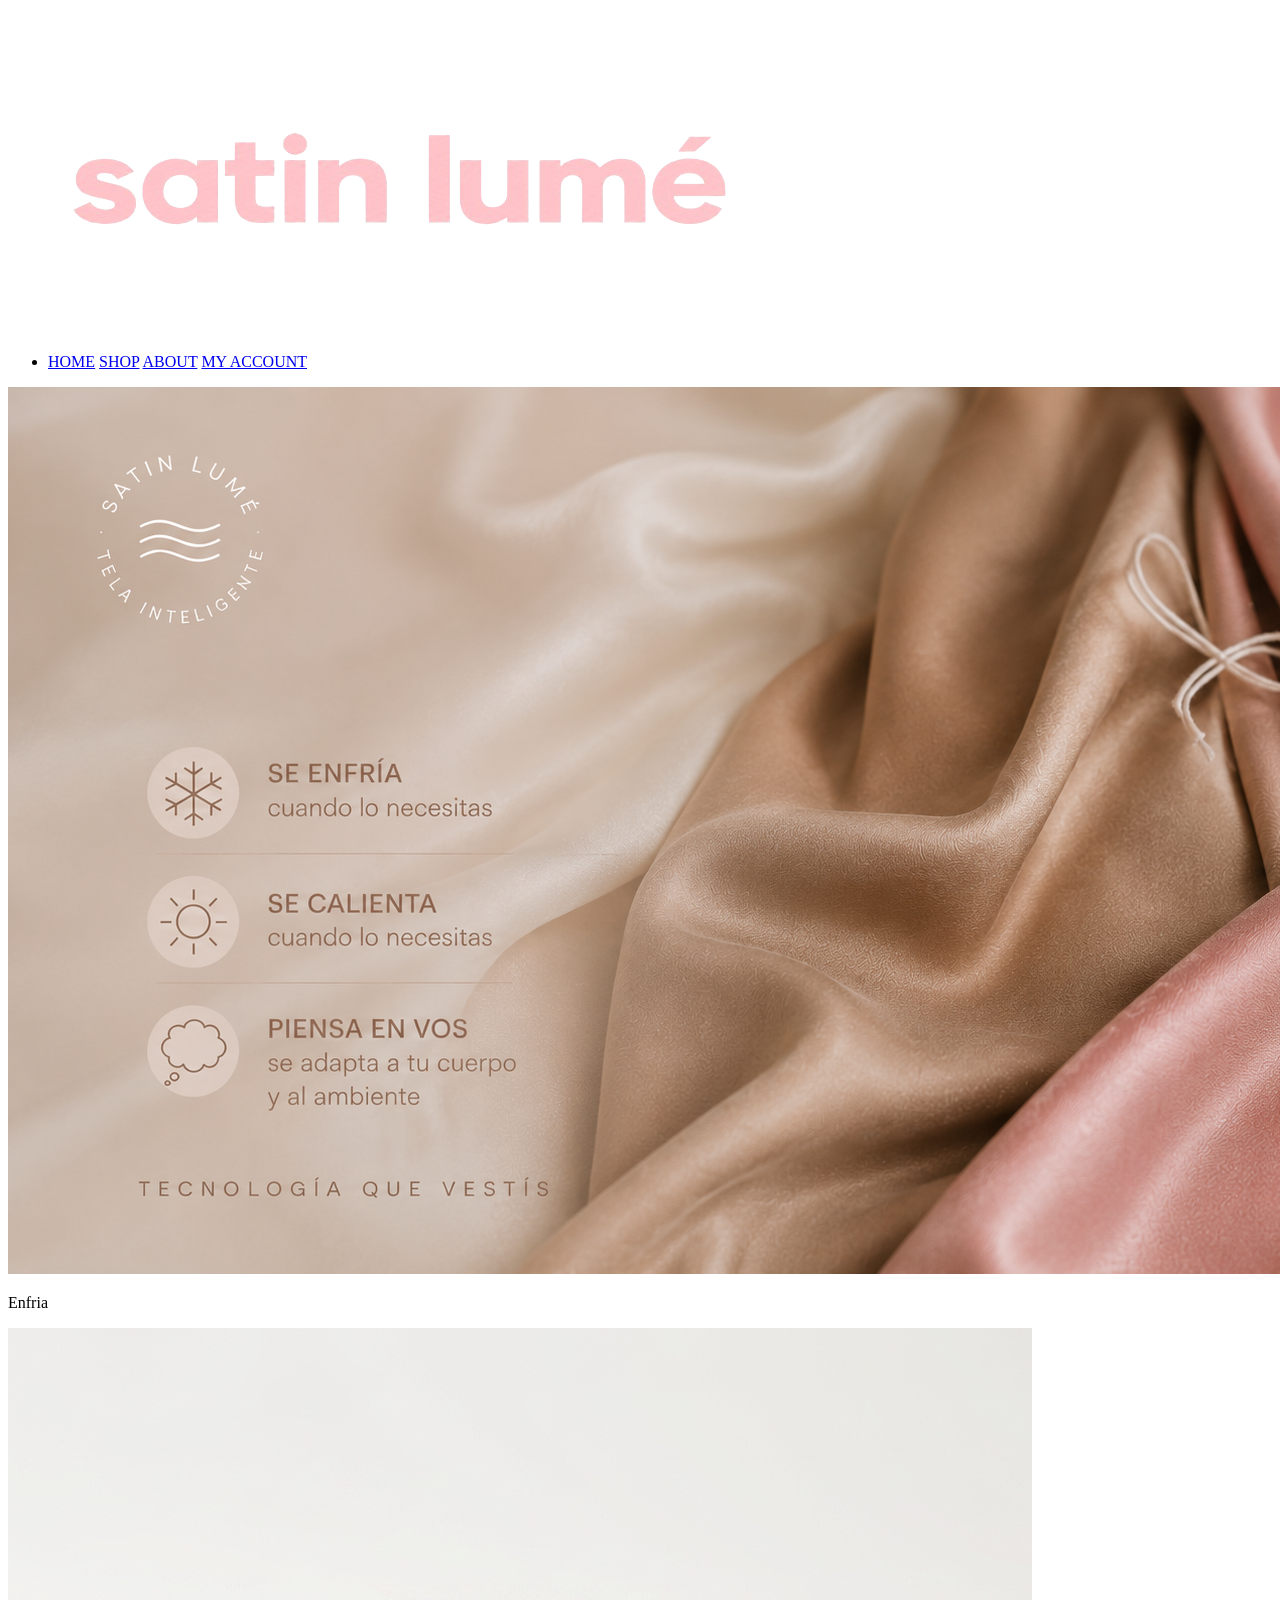
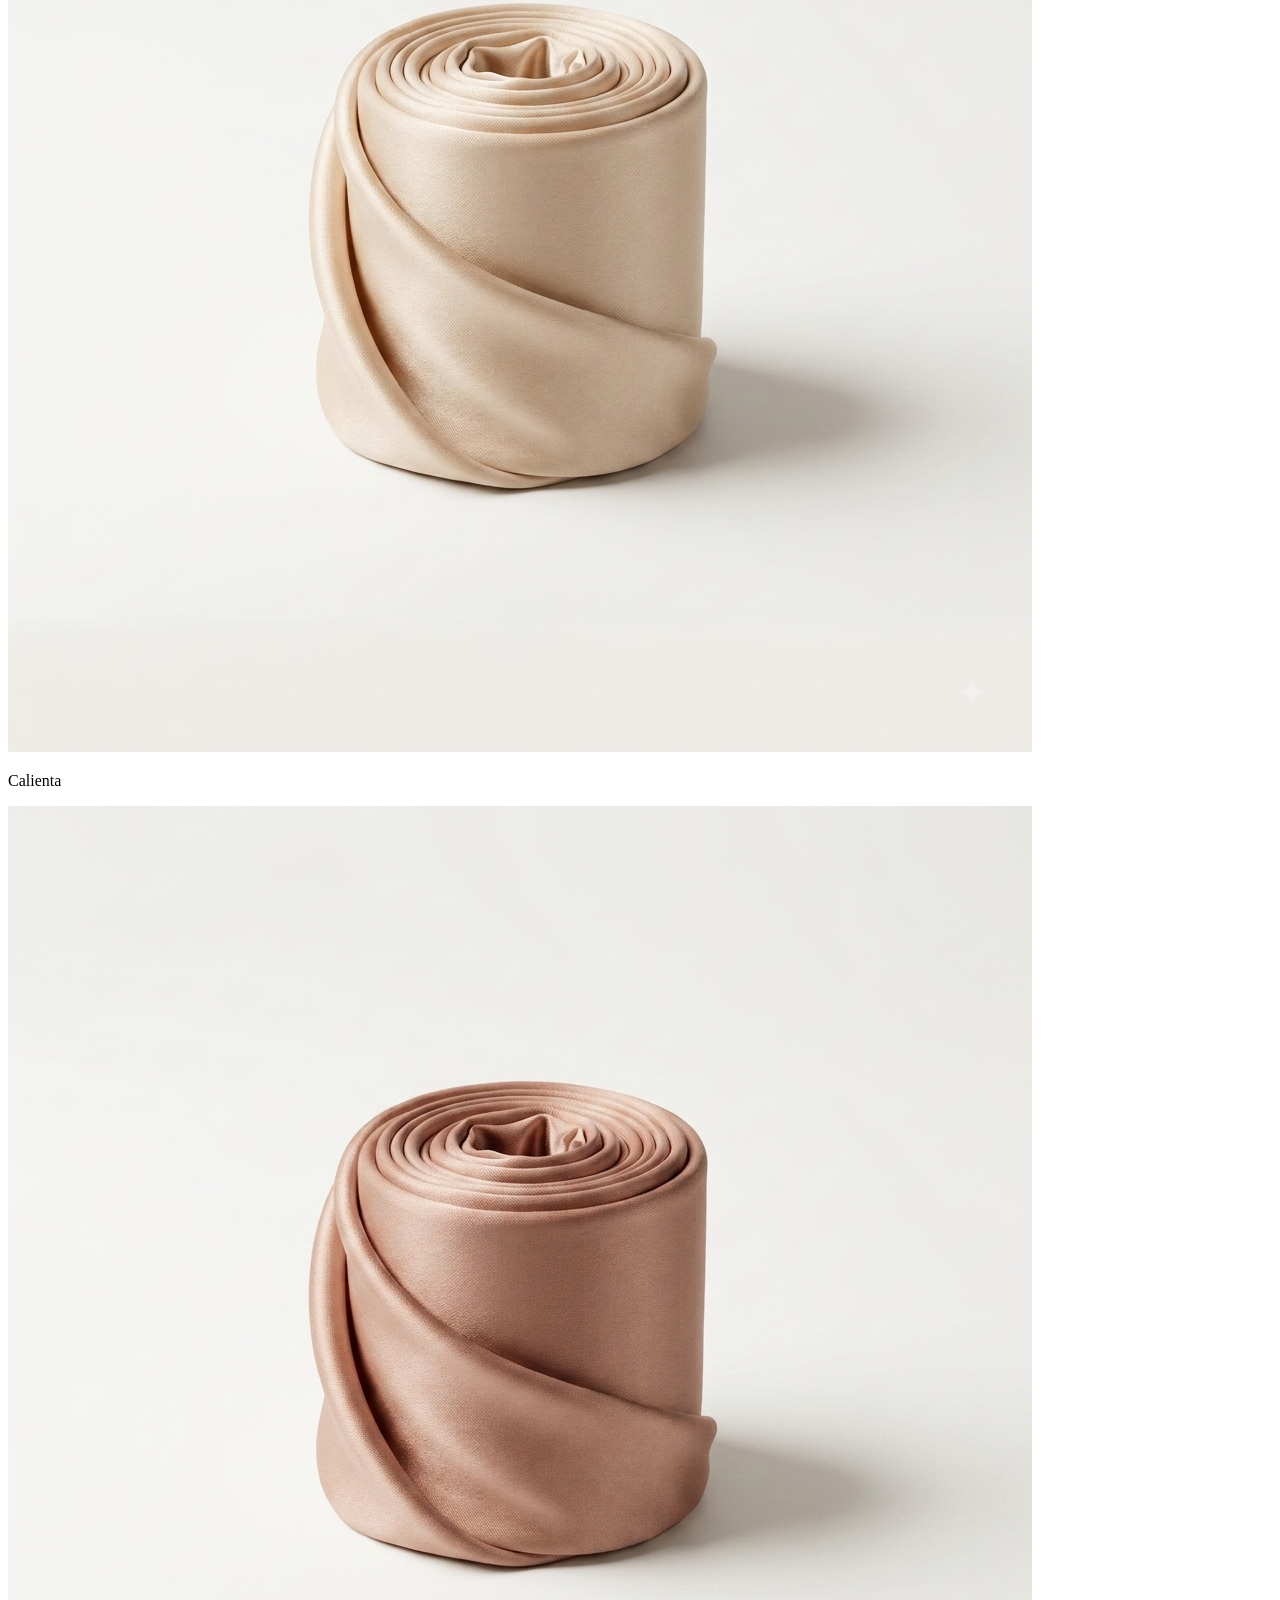
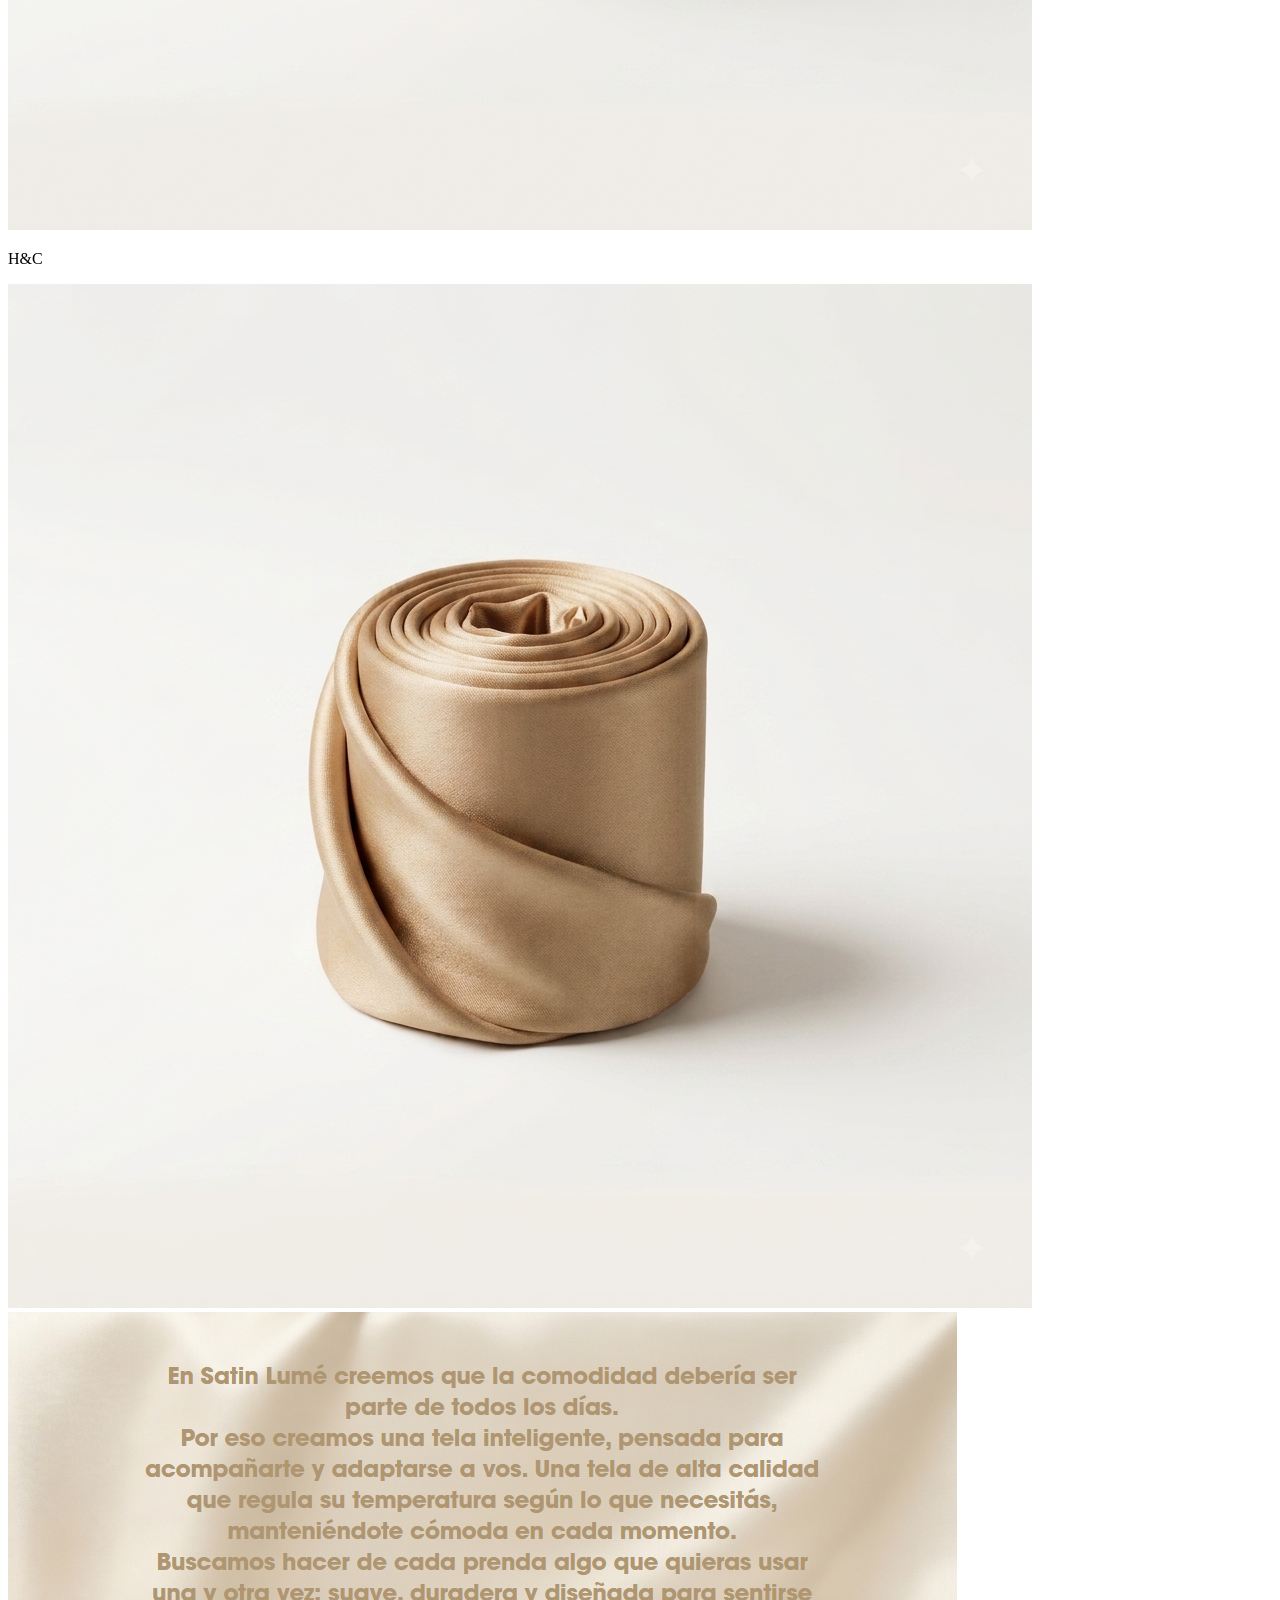
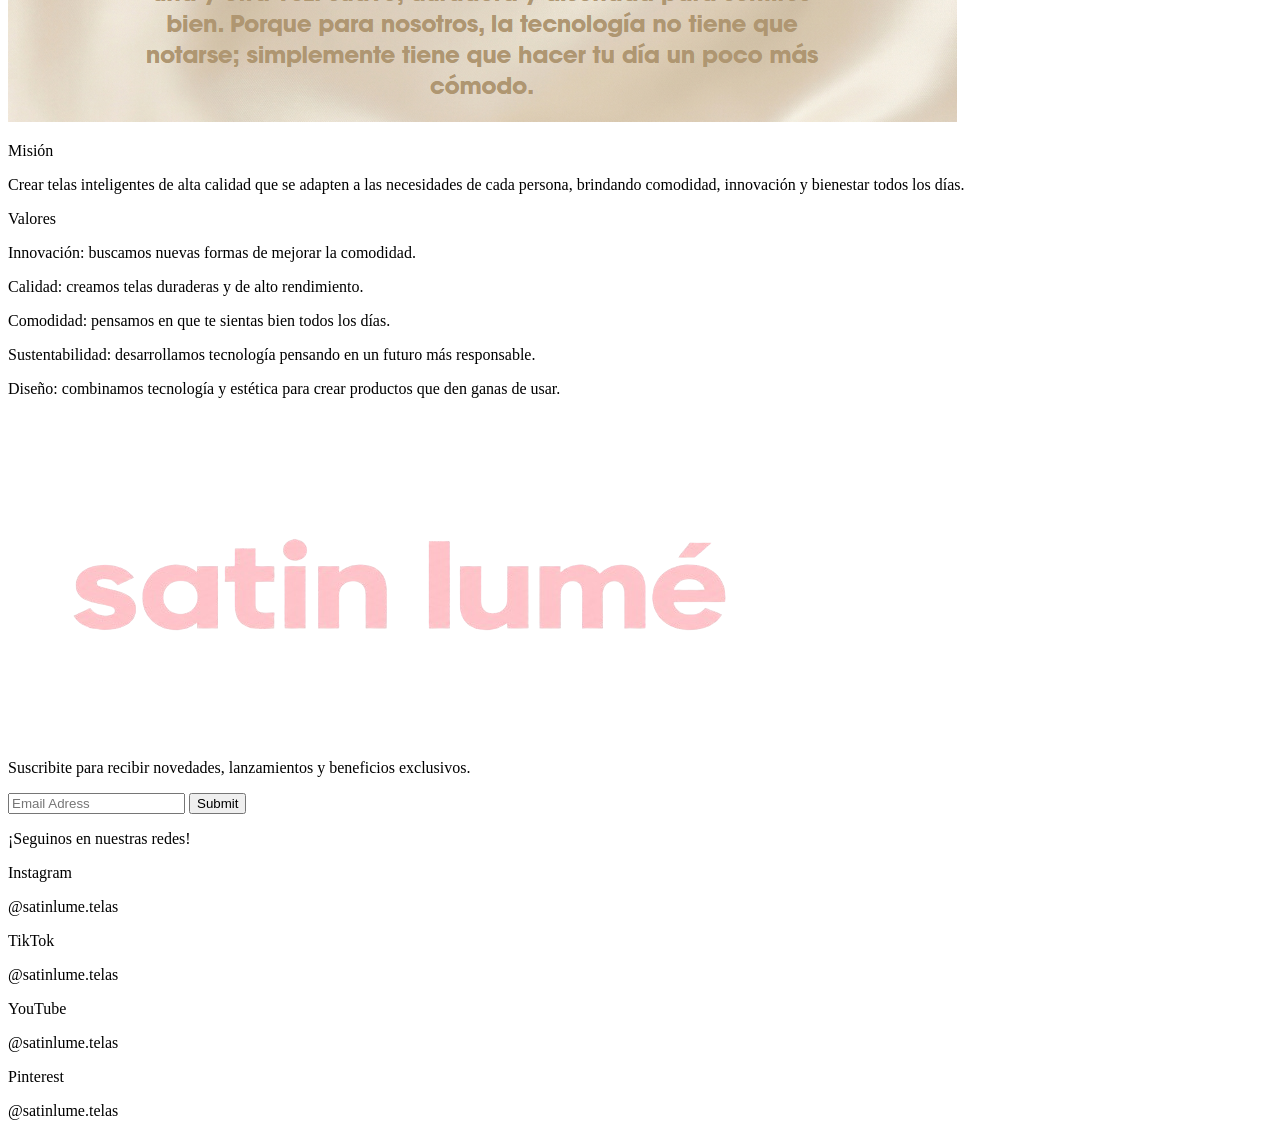
==== commit 31d84674: "footer mejor" ====
--- a/index.html
+++ b/index.html
@@ -56,21 +56,6 @@
     <footer>
         <a href="index.html"><img src="logo.png" alt=""></a>
             <div>
-                <section class="tituloP">
-                    <p>Navegación</p>
-                </section>
-            
-            <ul>
-                <li>
-                    <a href="index.html">HOME</a>
-                    <a href="shop.html">SHOP</a>
-                    <a href="about.html">ABOUT</a>
-                    <a href="account.html">MY ACCOUNT</a>
-                </li>
-            </ul>
-            </div>
-
-            <div>
                 <p>Suscribite para recibir novedades, lanzamientos y beneficios exclusivos.</p>
                 <form>
                     <input type="mail" placeholder="Email Adress">
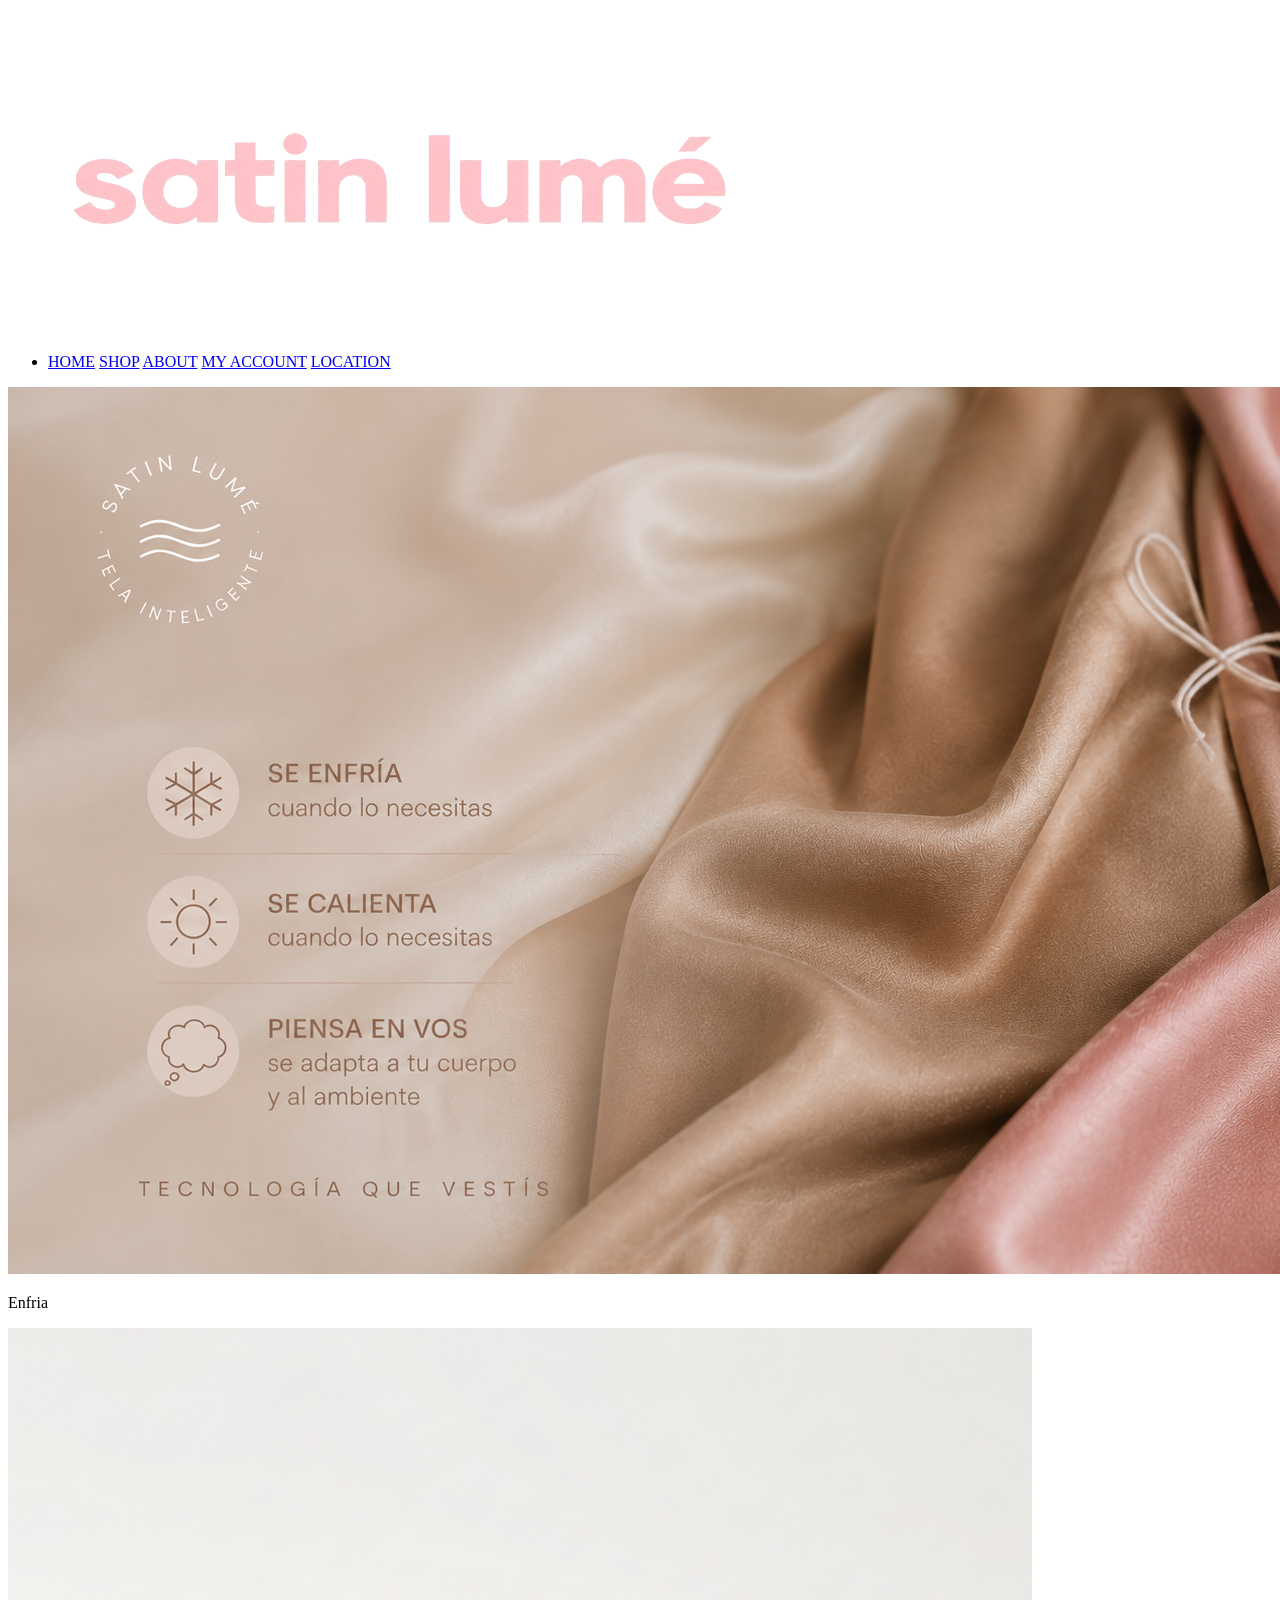
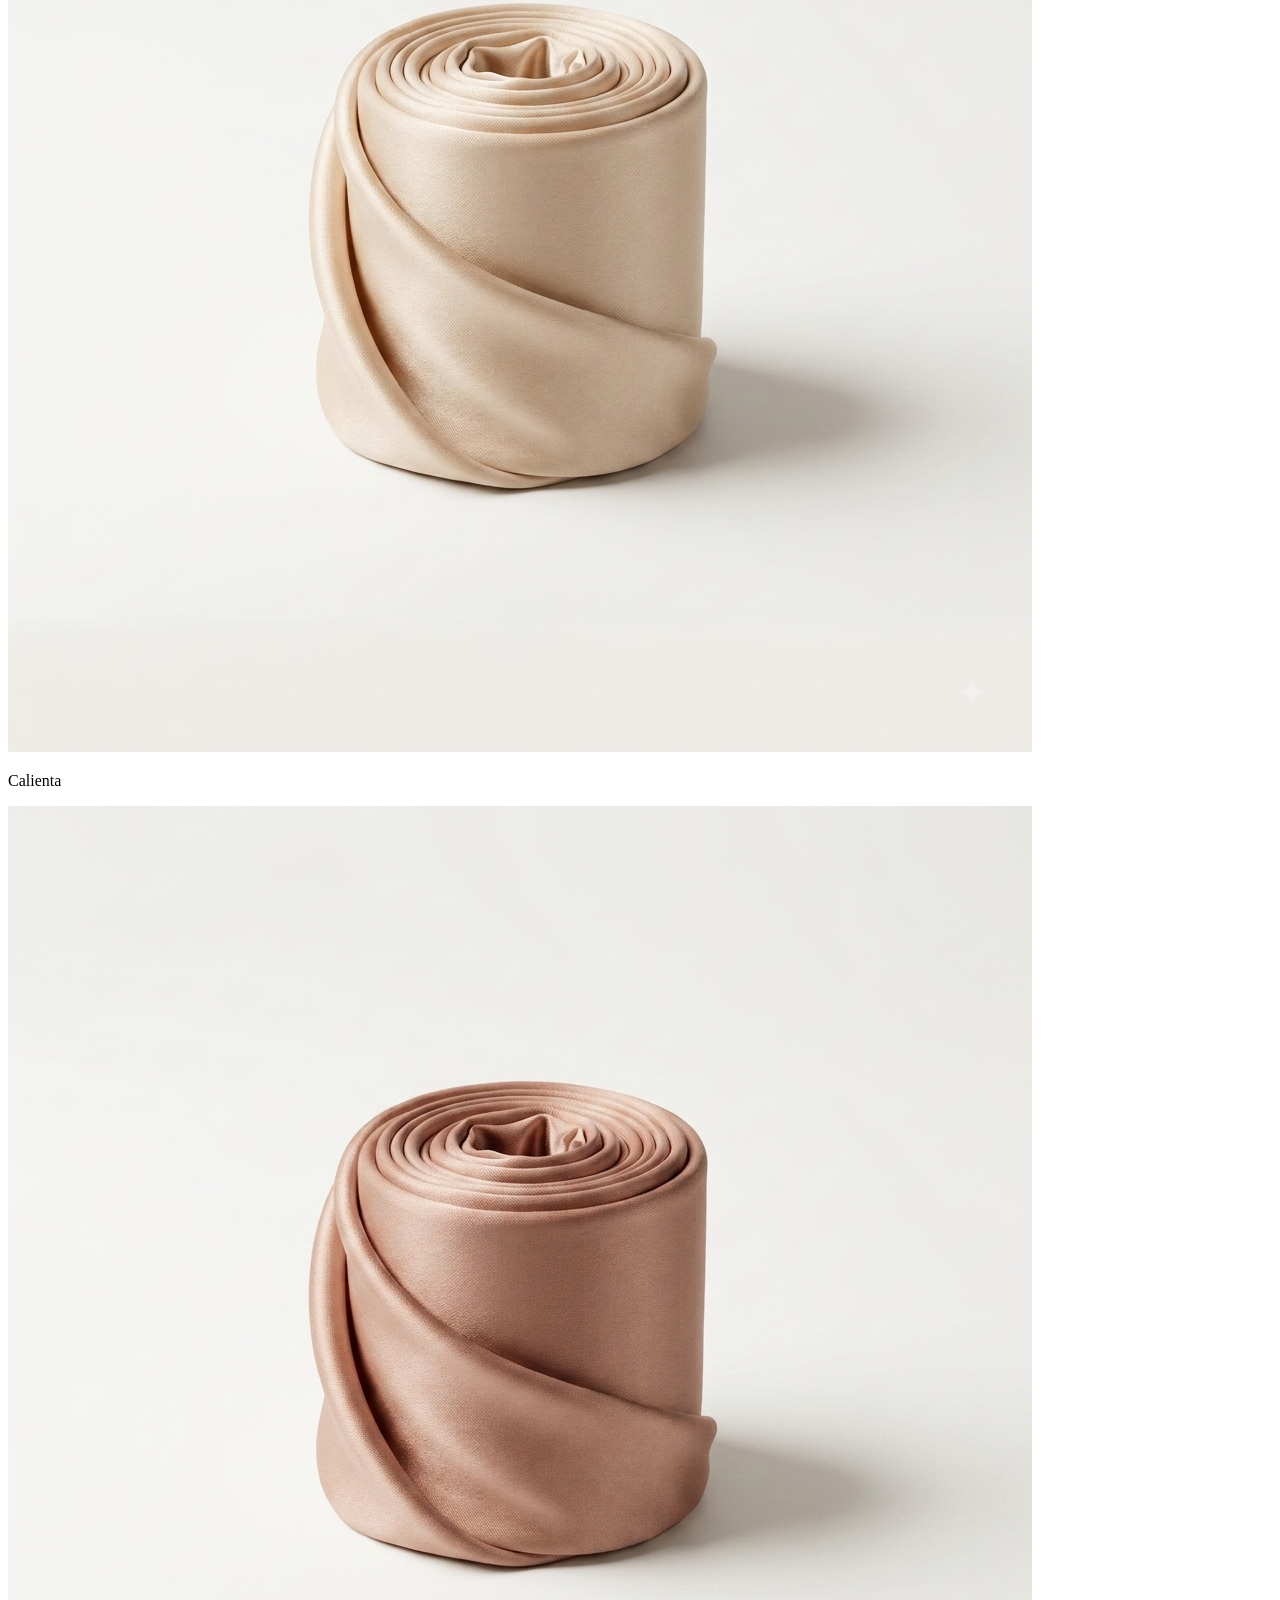
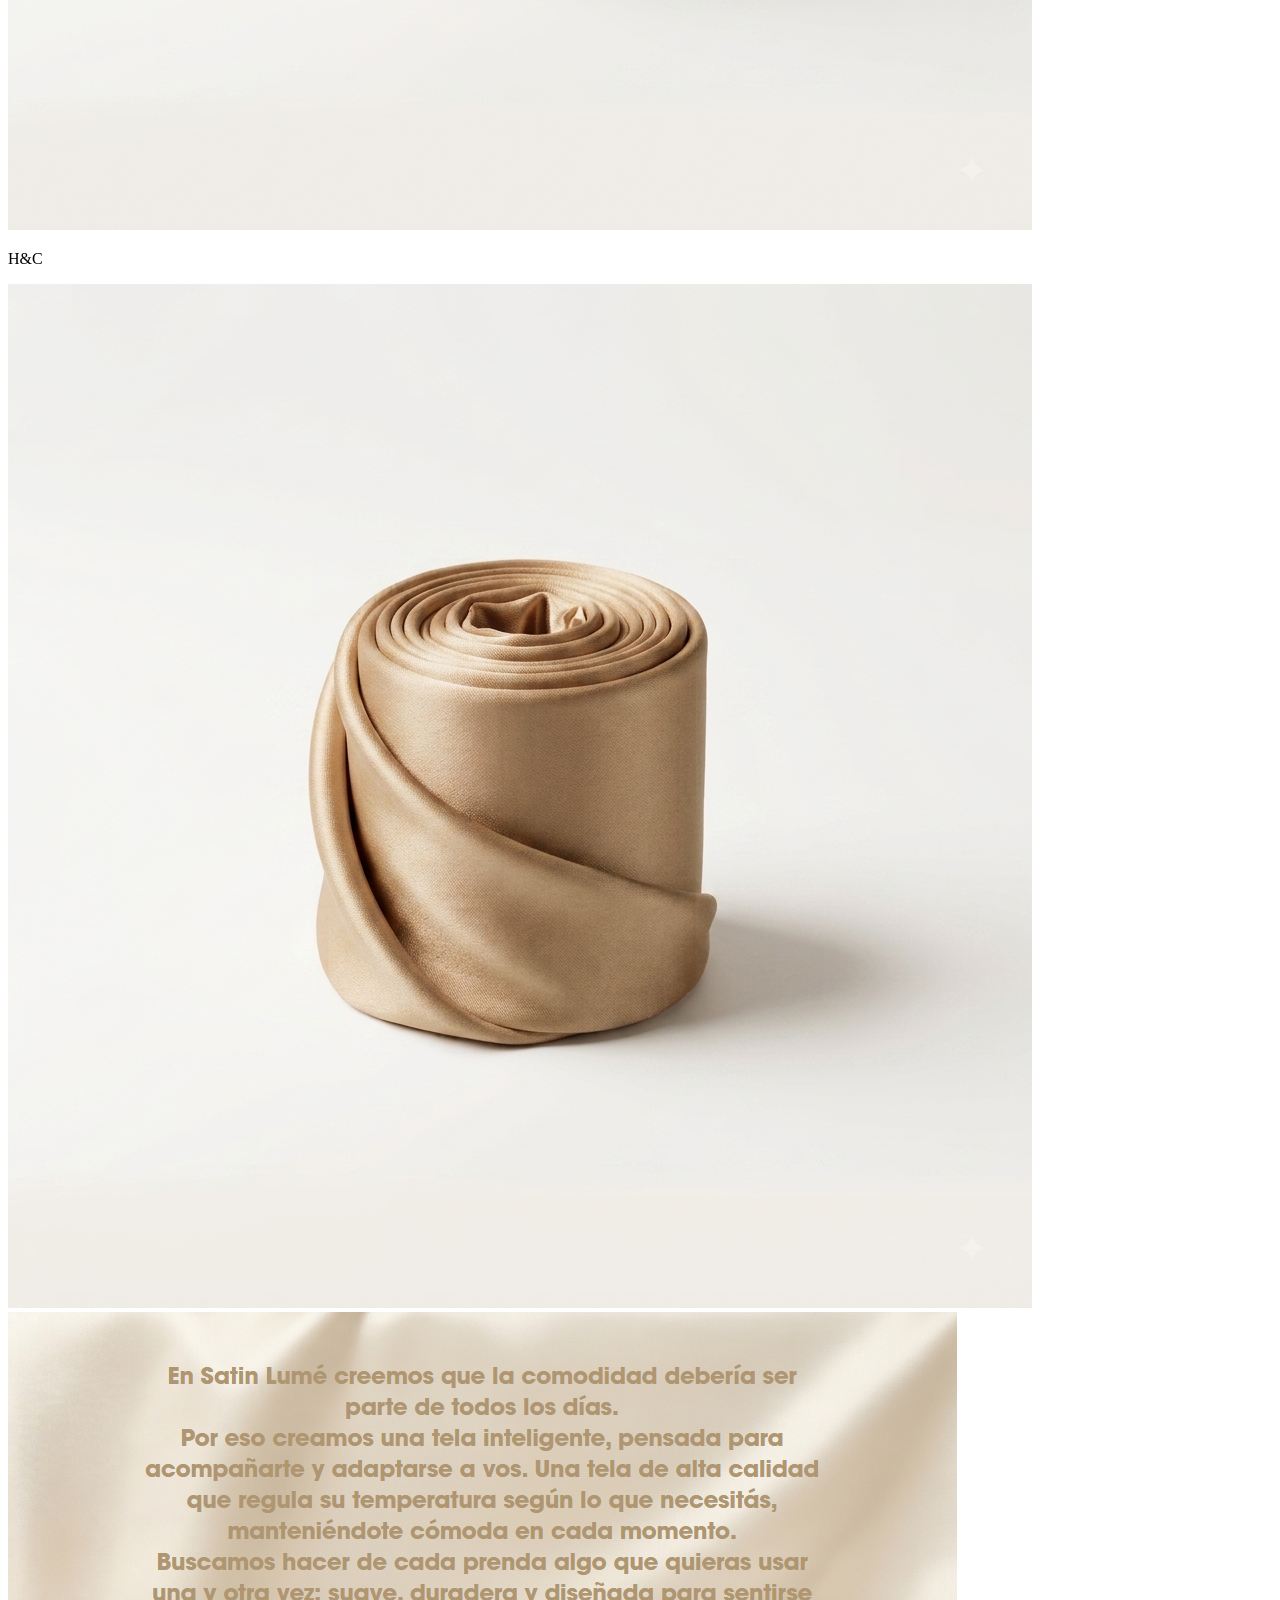
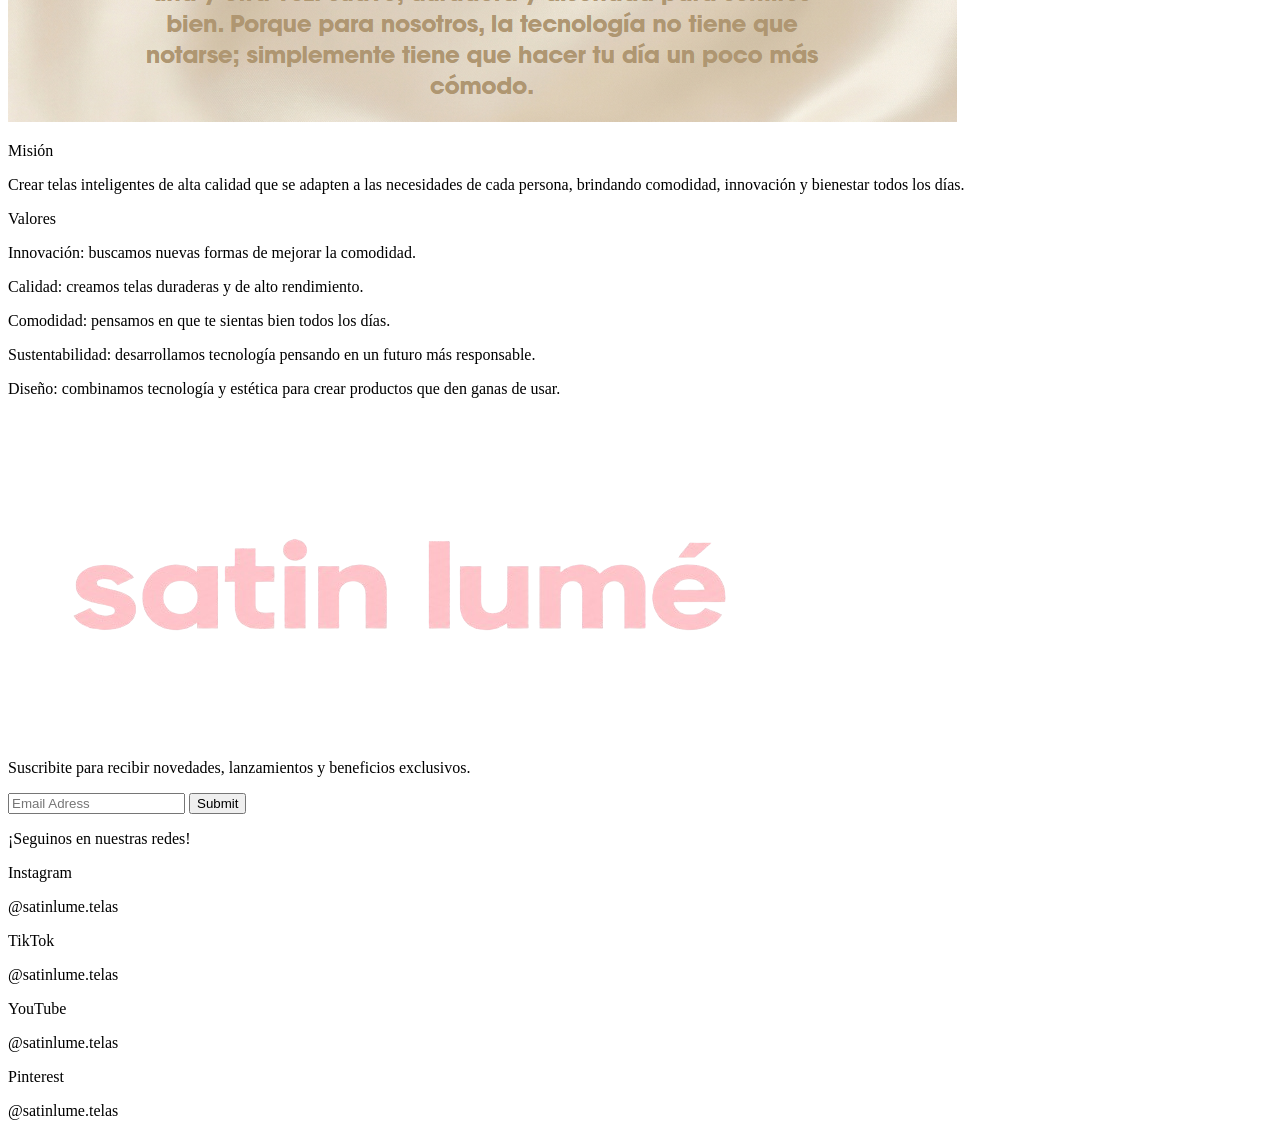
==== commit e03fac27: "." ====
--- a/index.html
+++ b/index.html
@@ -16,6 +16,7 @@
                     <a href="shop.html">SHOP</a>
                     <a href="about.html">ABOUT</a>
                     <a href="account.html">MY ACCOUNT</a>
+                    <a href="location.html">LOCATION</a>
                 </li>
             </ul>
         </nav>
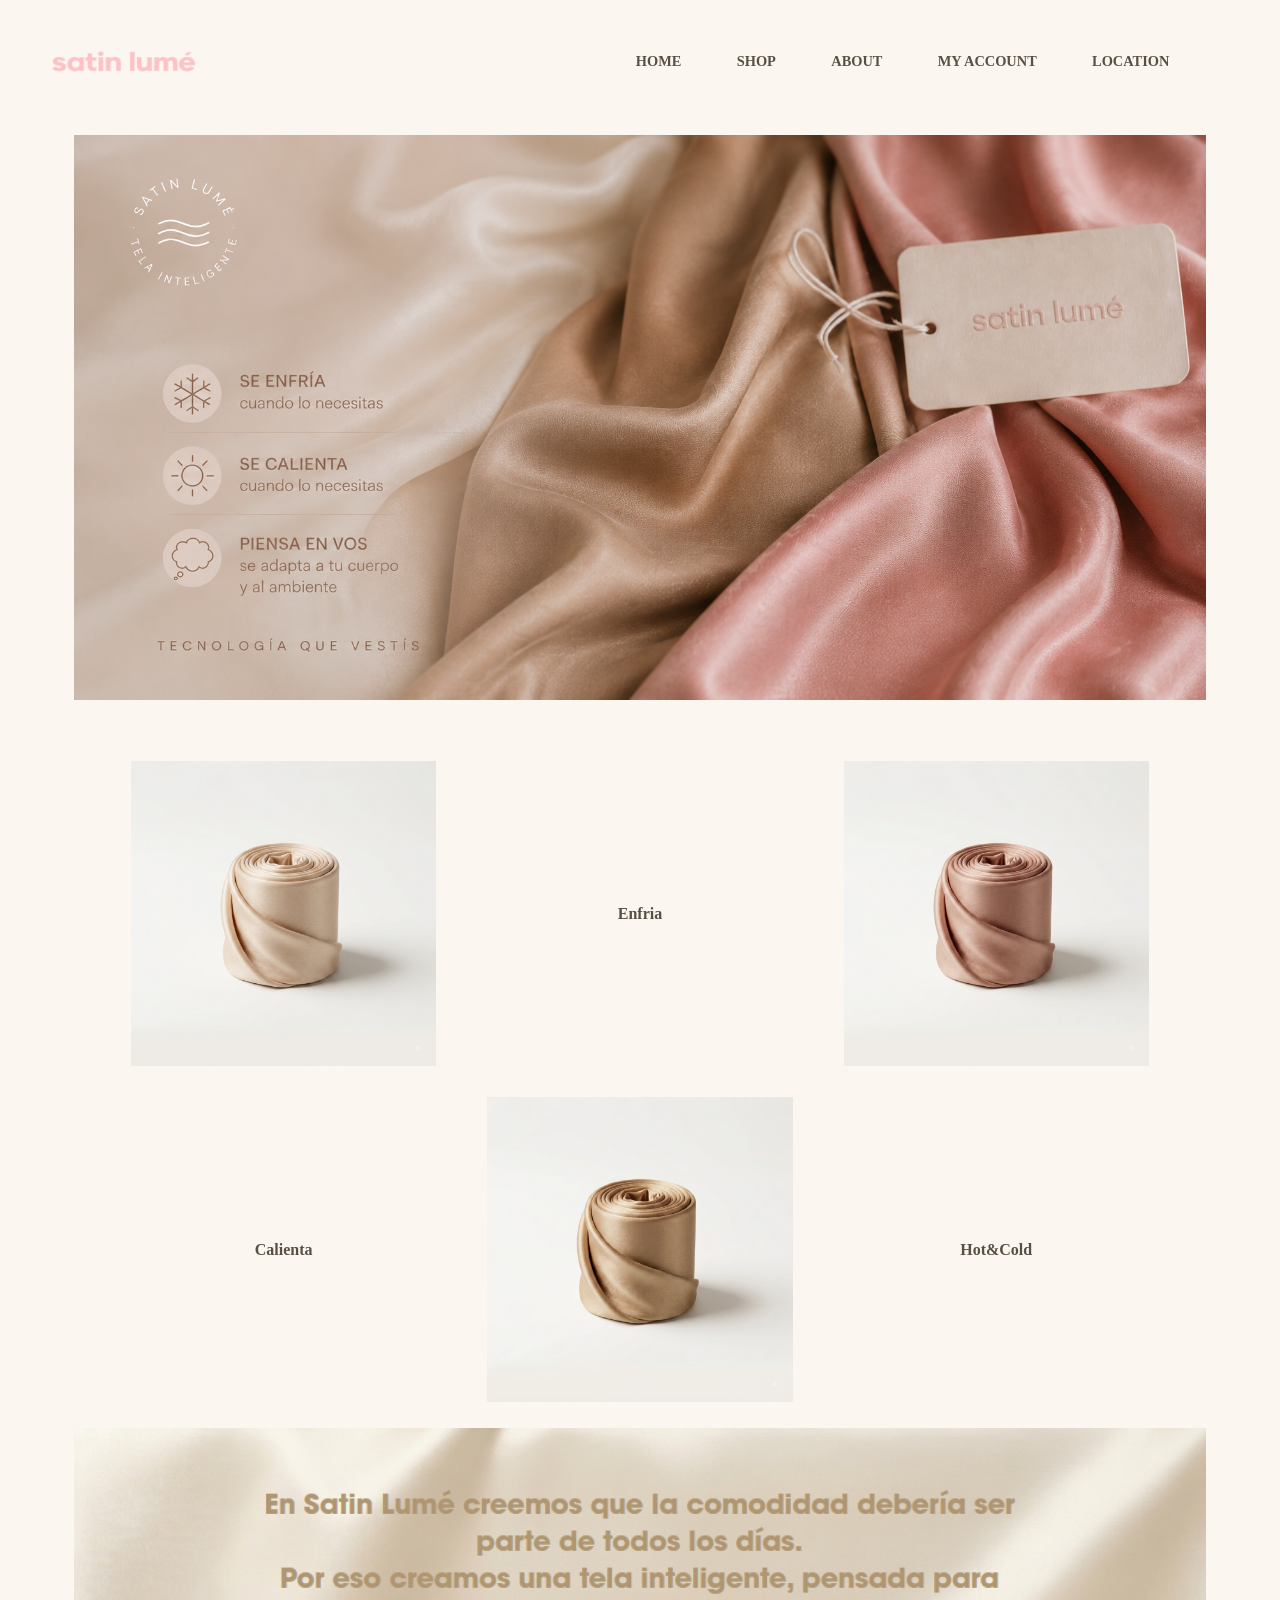
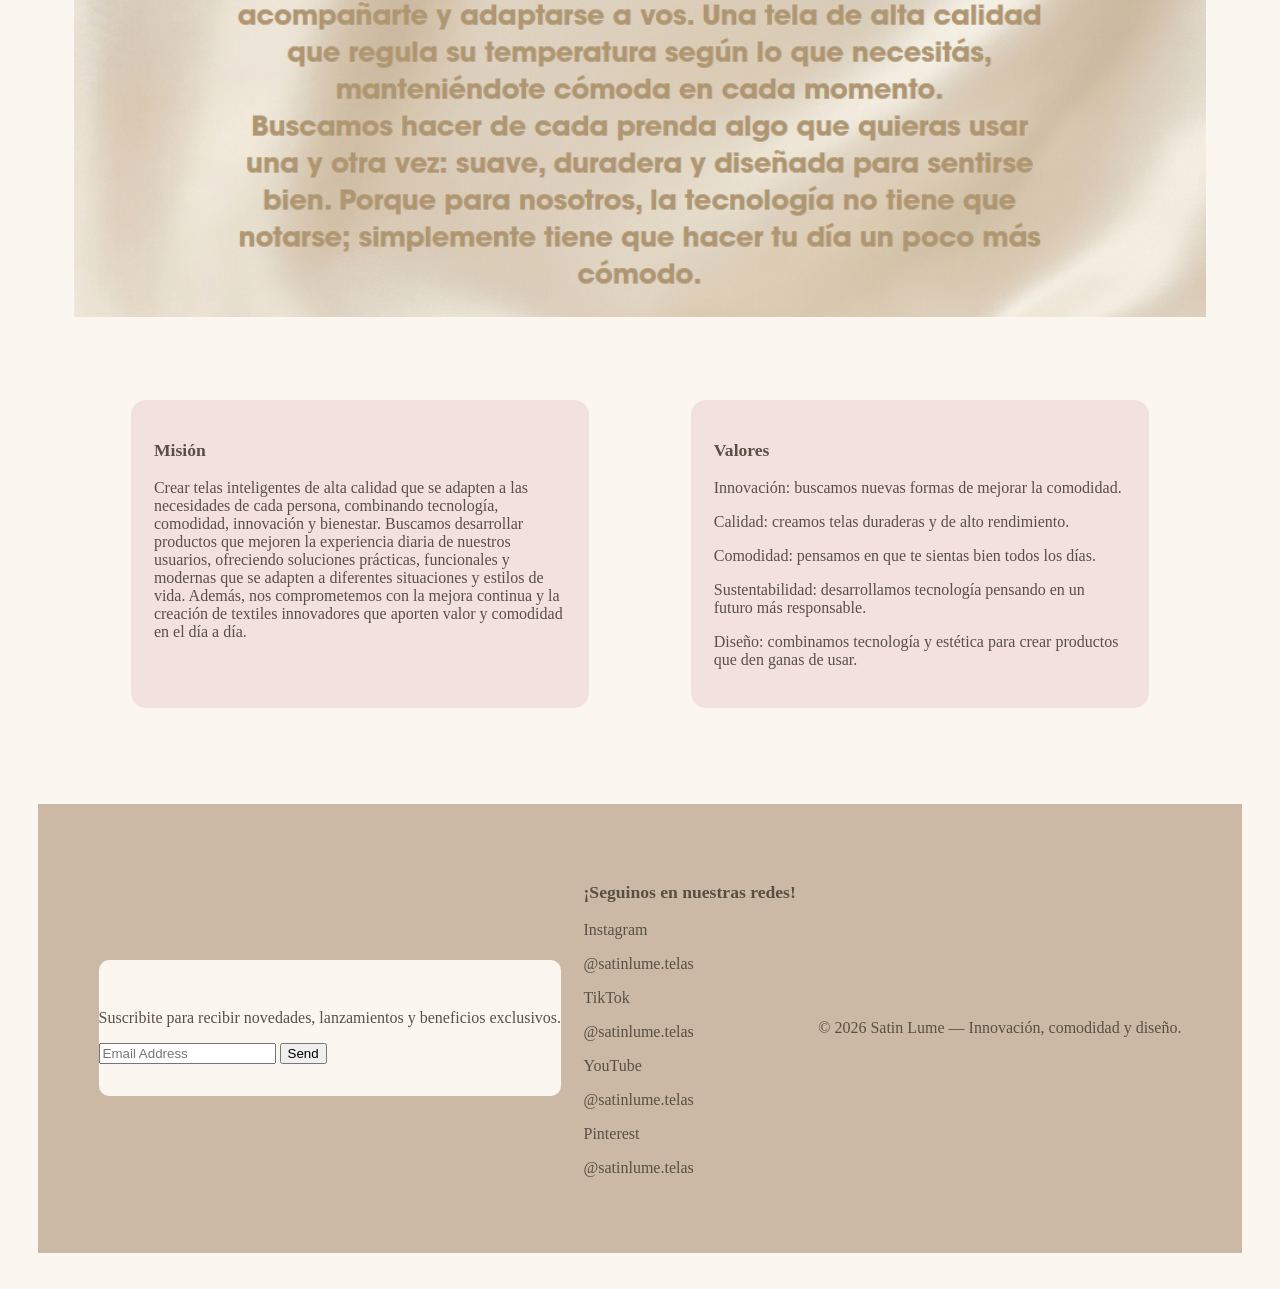
==== commit c7ccb2fb: ".." ====
--- a/index.html
+++ b/index.html
@@ -3,7 +3,7 @@
 <head>
     <meta charset="UTF-8">
     <meta name="viewport" content="width=device-width, initial-scale=1.0">
-    <title>Document</title>
+    <title>Inicio</title>
     <link rel="stylesheet" href="style.css">
 </head>
 <body>
@@ -11,71 +11,65 @@
         <nav>
             <a href="index.html"><img src="logo.png" alt=""></a>
             <ul>
-                <li>
-                    <a href="index.html">HOME</a>
-                    <a href="shop.html">SHOP</a>
-                    <a href="about.html">ABOUT</a>
-                    <a href="account.html">MY ACCOUNT</a>
-                    <a href="location.html">LOCATION</a>
-                </li>
+                <li><a href="index.html">HOME</a></li>
+                <li><a href="shop.html">SHOP</a></li>
+                <li><a href="about.html">ABOUT</a></li>
+                <li><a href="account.html">MY ACCOUNT</a></li>
+                <li><a href="location.html">LOCATION</a></li>
             </ul>
         </nav>
     </header>
     <main>
         <img src="LandingFT.png" alt="">
-        <section class="enfria">
+
+        <section class="indexProductos">
+            <img src="telita1.png" alt="">
             <p>Enfria</p>
-            <img src="telita1.png" alt="">
+            <img src="telita2.png" alt="">
+            <p>Calienta</p>
+            <img src="telita3.png" alt="">
+            <p>Hot&Cold</p>
         </section>
-        <section class="calienta">
-            <p>Calienta</p>
-            <img src="telita2.png" alt="">
-        </section>
-        <section class="ambos">
-            <p>H&C</p>
-            <img src="telita3.png" alt="">
-        </section>
+
         <img src="LandingFT2.png" alt="">
 
-        <section class="tituloP">
-        <p>Misión</p>
+        <section class="misionValores">
+        <div>
+            <h3>Misión</h3>
+            <p>Crear telas inteligentes de alta calidad que se adapten a las necesidades de cada persona, combinando tecnología, comodidad, innovación y bienestar. Buscamos desarrollar productos que mejoren la experiencia diaria de nuestros usuarios, ofreciendo soluciones prácticas, funcionales y modernas que se adapten a diferentes situaciones y estilos de vida. Además, nos comprometemos con la mejora continua y la creación de textiles innovadores que aporten valor y comodidad en el día a día.</p>
+        </div>
+        <div>
+            <h3>Valores</h3>
+            <p>Innovación: buscamos nuevas formas de mejorar la comodidad.</p>
+            <p>Calidad: creamos telas duraderas y de alto rendimiento.</p>
+            <p>Comodidad: pensamos en que te sientas bien todos los días.</p>
+            <p>Sustentabilidad: desarrollamos tecnología pensando en un futuro más responsable.</p>
+            <p>Diseño: combinamos tecnología y estética para crear productos que den ganas de usar.</p>
+        </div>
         </section>
-        <p>Crear telas inteligentes de alta calidad que se adapten a las necesidades de cada persona, brindando comodidad, innovación y bienestar todos los días.</p>
-        <section class="tituloP">
-        <P>Valores</P>
-        </section>
-        <section>
-        <p>Innovación: buscamos nuevas formas de mejorar la comodidad.</p>
-        <p>Calidad: creamos telas duraderas y de alto rendimiento.</p>
-        <p>Comodidad: pensamos en que te sientas bien todos los días.</p>
-        <p>Sustentabilidad: desarrollamos tecnología pensando en un futuro más responsable.</p>
-        <p>Diseño: combinamos tecnología y estética para crear productos que den ganas de usar.</p></section>
-
-
-
     </main>
     <footer>
-        <a href="index.html"><img src="logo.png" alt=""></a>
-            <div>
+            <div class="footerSuscripcion">
                 <p>Suscribite para recibir novedades, lanzamientos y beneficios exclusivos.</p>
                 <form>
-                    <input type="mail" placeholder="Email Adress">
-                    <input type="submit" placeholder="Send">
+                    <input type="email" placeholder="Email Address">
+                    <input type="submit" value="Send">
                 </form>
             </div>
-
-            <div><section class="tituloP">
-            <p>¡Seguinos en nuestras redes!</p>
-            </section>
-            <p>Instagram</p>
-            <p>@satinlume.telas</p>
-            <p>TikTok</p>
-            <p>@satinlume.telas</p>
-            <p>YouTube</p>
-            <p>@satinlume.telas</p>
-            <p>Pinterest</p>
-            <p>@satinlume.telas</p>
-        </div>
+            <div class="footerRedes">
+                <h3>¡Seguinos en nuestras redes!</h3>
+                <p>Instagram</p>
+                <p>@satinlume.telas</p>
+                <p>TikTok</p>
+                <p>@satinlume.telas</p>
+                <p>YouTube</p>
+                <p>@satinlume.telas</p>
+                <p>Pinterest</p>
+                <p>@satinlume.telas</p>
+            </div>
+            <div class="copyright">
+                <p>© 2026 Satin Lume — Innovación, comodidad y diseño.</p>
+            </div>
         </footer>
 </body>
 </html>
--- a/style.css
+++ b/style.css
@@ -1,6 +1,317 @@
-/*{border: 1px ,solid black}*/
-
-body
-{
-    
+body {
+    background-color: #FBF6F0;
+    color: #595045;
+    margin-left: 3%;
+    margin-right: 3%;
+    margin-top: 0%;
+    margin-bottom: 0%;
+}
+
+header {
+    width: 94%;
+    margin-top: 2%;
+    margin-bottom: 3%;
+}
+
+nav {
+    display: flex;
+    justify-content: space-between;
+    align-items: center;
+}
+
+nav img {
+    width: 30%;
+}
+
+nav ul {
+    display: flex;
+    justify-content: space-between;
+    width: 65%;
+}
+
+nav li {
+    list-style: none;
+}
+
+nav a {
+    color: #595045;
+    text-decoration: none;
+    font-size: 90%;
+    font-weight: 600;
+}
+
+main {
+    width: 94%;
+    margin-left: 3%;
+    margin-right: 3%;
+}
+
+h1 {
+    color: #595045;
+    font-size: 180%;
+    text-align: center;
+}
+
+h2 {
+    color: #595045;
+    font-size: 130%;
+}
+
+h3 {
+    color: #595045;
+    font-size: 110%;
+}
+
+p {
+    color: #595045;
+    font-size: 100%;
+}
+
+
+/* INDEX */
+
+main img {
+    width: 100%;
+}
+
+.indexProductos {
+    width: 90%;
+    margin: 5%;
+    display: grid;
+    grid-template-columns: 30% 30% 30%;
+    gap: 5%;
+    align-items: center;
+}
+
+.indexProductos p {
+    text-align: center;
+    font-weight: 600;
+}
+
+.misionValores {
+    width: 90%;
+    margin-left: 5%;
+    margin-right: 5%;
+    margin-top: 7%;
+    margin-bottom: 7%;
+    display: grid;
+    grid-template-columns: 45% 45%;
+    gap: 10%;
+}
+
+.misionValores div {
+    background-color: #F3E1DE;
+    padding: 5%;
+    border-radius: 15px;
+    box-shadow: 2% 2% 5% #CBB9A6;
+}
+
+
+/* SHOP */
+
+.shopIntro {
+    width: 90%;
+    margin: 5%;
+    text-align: center;
+}
+
+.productos {
+    width: 90%;
+    margin-left: 5%;
+    margin-right: 5%;
+    display: grid;
+    grid-template-columns: 30% 30% 30%;
+    gap: 5%;
+    margin-bottom: 15%;
+}
+
+.producto {
+    background-color: #F3E1DE;
+    padding: 5%;
+    text-align: center;
+    border-radius: 15px;
+    box-shadow: 2% 2% 5% #CBB9A6;
+}
+
+.producto img {
+    width: 90%;
+}
+
+.producto p {
+    font-weight: 600;
+}
+
+
+/* ABOUT */
+
+.snFT {
+    width: 100%;
+    margin-top: 3%;
+    margin-bottom: 5%;
+}
+
+.fundadoras {
+    width: 90%;
+    margin-right: 5%;
+    margin-top: 5%;
+    margin-bottom: 5%;
+    padding: 5%;
+    background-color: #F3E1DE;
+    text-align: center;
+    border-radius: 15px;
+}
+
+.innovacion {
+    width: 90%;
+    margin-left: 5%;
+    margin-right: 5%;
+    margin-top: 7%;
+    margin-bottom: 7%;
+    display: flex;
+    justify-content: space-between;
+    align-items: center;
+}
+
+.innovacionFT {
+    width: 47%;
+}
+
+.innovacionTexto {
+    width: 47%;
+    padding: 3%;
+    background-color: #E9D8C4;
+    border-radius: 15px;
+}
+
+.valores {
+    width: 90%;
+    margin-left: 5%;
+    margin-right: 5%;
+    margin-top: 7%;
+    margin-bottom: 7%;
+    display: flex;
+    justify-content: space-between;
+    align-items: center;
+}
+
+.valoresTexto {
+    width: 47%;
+    padding: 3%;
+    background-color: #E9D8C4;
+    border-radius: 15px;
+}
+
+.valoresFT {
+    width: 40%;
+    border: 20px;
+}
+
+
+/* ACCOUNT */
+
+.cuentaFT {
+    width: 100%;
+    margin-top: 3%;
+    margin-bottom: 5%;
+}
+
+.login {
+    width: 60%;
+    margin-left: 15%;
+    margin-top: 5%;
+    margin-bottom: 8%;
+    padding: 5%;
+    background-color: #F3E1DE;
+    border-radius: 15px;
+    text-align: center;
+}
+
+.loginForm {
+    width: 80%;
+    margin-left: 10%;
+    margin-right: 10%;
+}
+
+.loginForm{
+    width: 90%;
+    padding-left: 5%;
+    padding-right: 5%;
+    padding-top: 3%;
+    padding-bottom: 3%;
+    background-color: #FBF6F0;
+    color: #595045;
+    border: 1% solid #CBB9A6;
+    border-radius: 10px;
+}
+
+.loginForm button {
+    width: 40%;
+    margin-top: 5%;
+    padding-top: 3%;
+    padding-bottom: 3%;
+    background-color: #595045;
+    color: #FBF6F0;
+    border: 1% solid #595045;
+    border-radius: 10px;
+}
+
+
+/* LOCATION */
+
+.locationIntro {
+    width: 90%;
+    margin-left: 5%;
+    margin-right: 5%;
+    margin-top: 5%;
+    margin-bottom: 7%;
+    text-align: center;
+}
+
+.sucursales {
+    width: 90%;
+    margin-left: 5%;
+    margin-right: 5%;
+    display: grid;
+    grid-template-columns: 45% 45%;
+    gap: 10%;
+}
+
+.sucursal {
+    padding: 5%;
+    background-color: #E9D8C4;
+    border-radius: 15px;
+    text-align: center;
+}
+
+.sucursal iframe {
+    width: 100%;
+}
+
+
+/* FOOTER */
+
+footer {
+    width: 90%;
+    margin-right: 5%;
+    margin-top: 8%;
+    margin-bottom: 3%;
+    padding: 5%;
+    background-color: #CBB9A6;
+    display: flex;
+    justify-content: space-between;
+    align-items: center;
+    font-size: 100%;
+}
+
+footer img {
+    width: 60%;
+    padding-right: -20%;
+}
+
+.footerSuscripcion{
+    padding-top: 3%;
+    padding-bottom: 3%;
+    background-color: #FBF6F0;
+    color: #595045;
+    border-radius: 10px;
 }
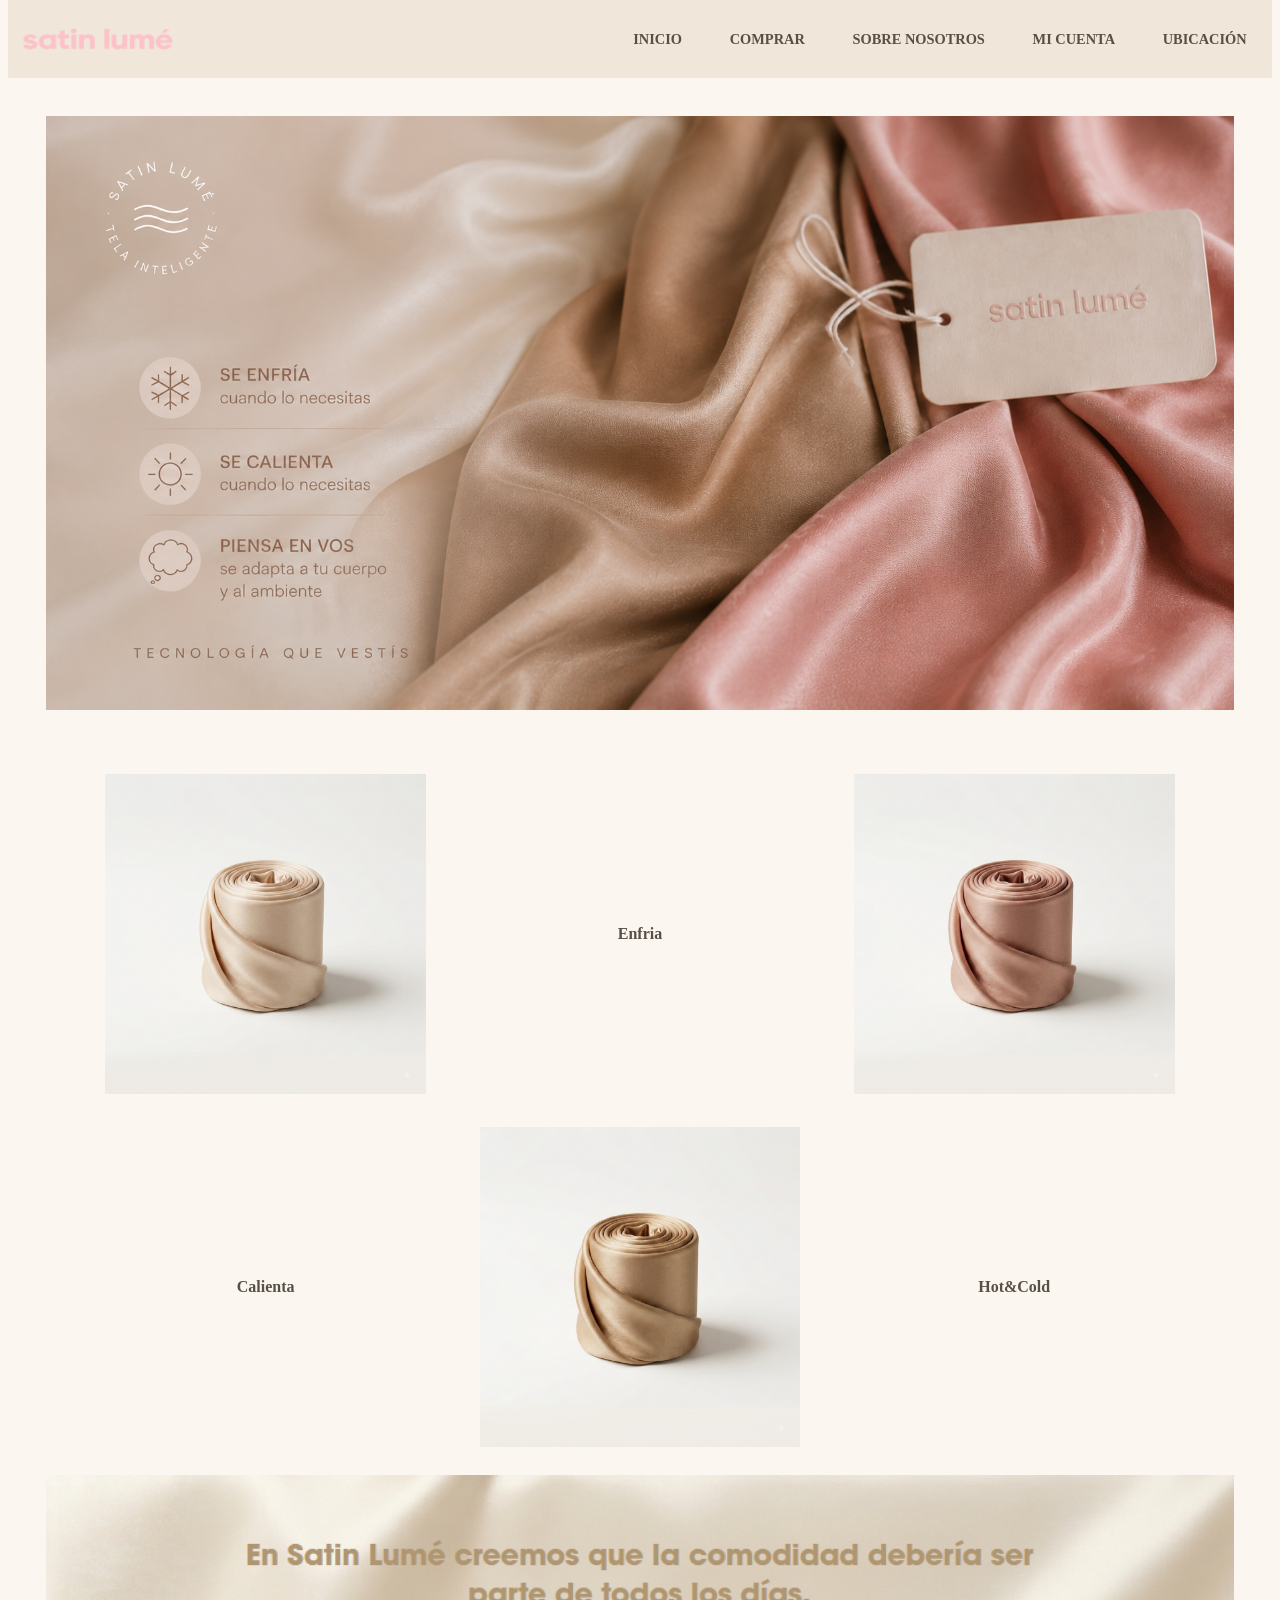
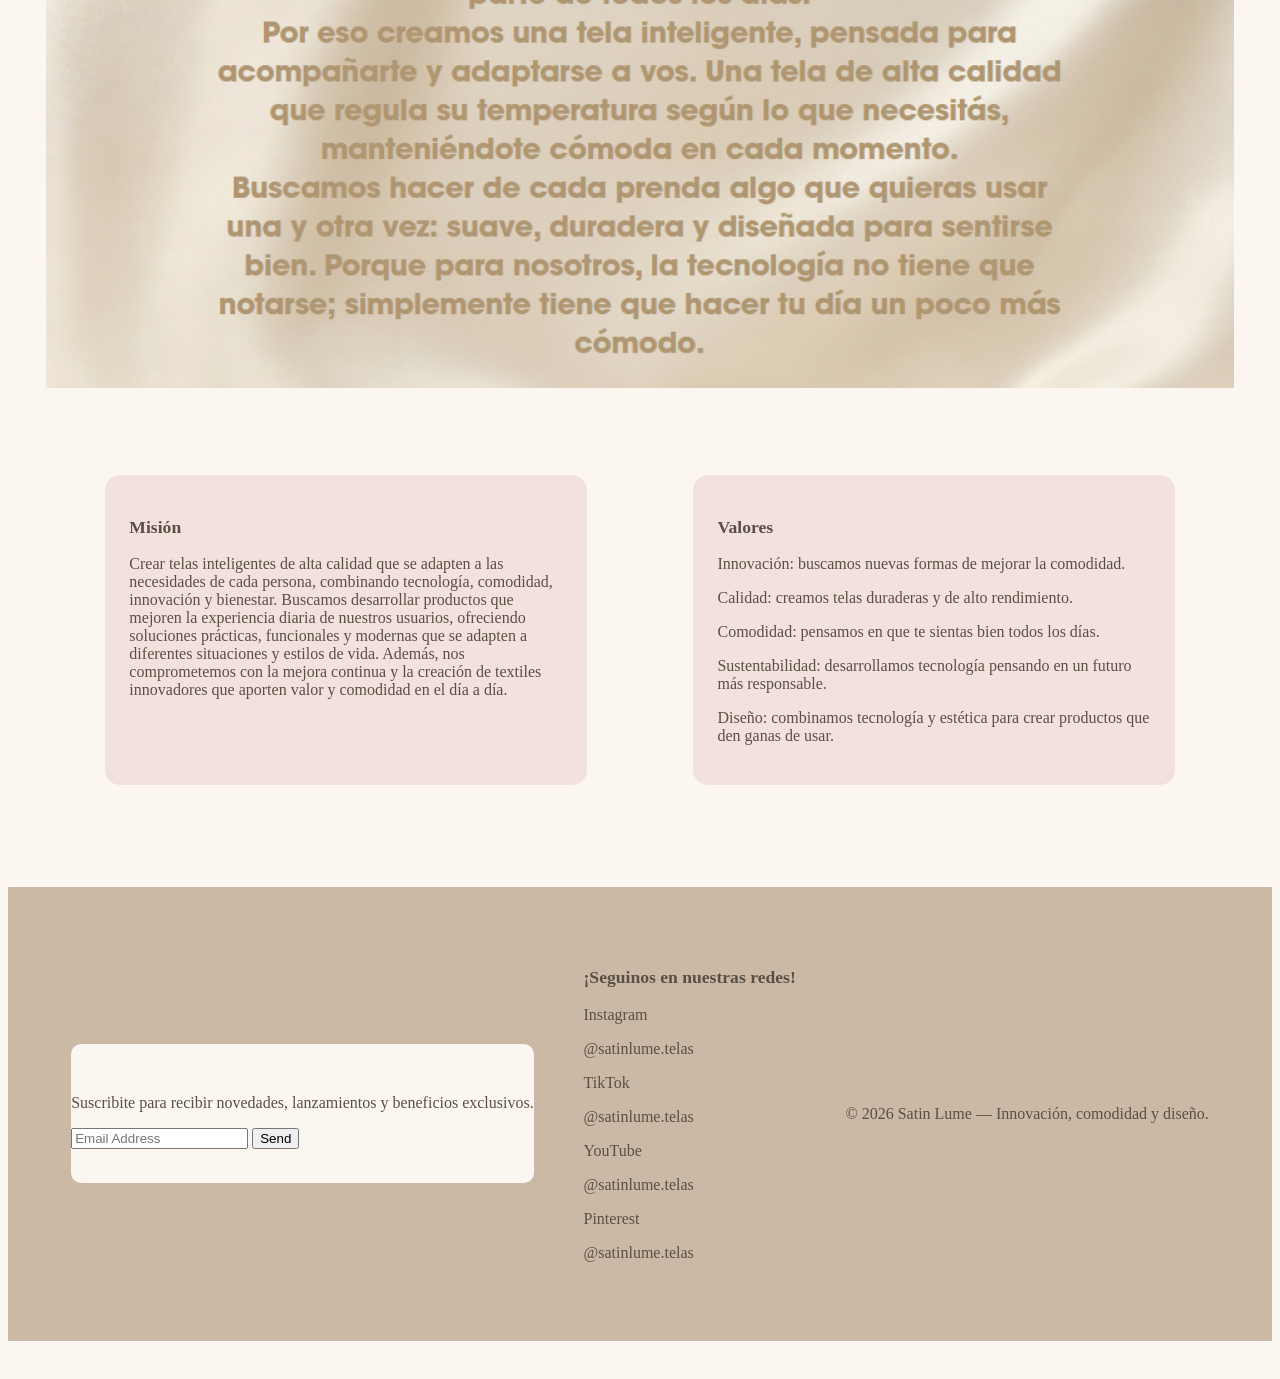
==== commit bfb56518: "mm" ====
--- a/index.html
+++ b/index.html
@@ -11,11 +11,11 @@
         <nav>
             <a href="index.html"><img src="logo.png" alt=""></a>
             <ul>
-                <li><a href="index.html">HOME</a></li>
-                <li><a href="shop.html">SHOP</a></li>
-                <li><a href="about.html">ABOUT</a></li>
-                <li><a href="account.html">MY ACCOUNT</a></li>
-                <li><a href="location.html">LOCATION</a></li>
+                <li><a href="index.html">INICIO</a></li>
+                <li><a href="shop.html">COMPRAR</a></li>
+                <li><a href="about.html">SOBRE NOSOTROS</a></li>
+                <li><a href="account.html">MI CUENTA</a></li>
+                <li><a href="location.html">UBICACIÓN</a></li>
             </ul>
         </nav>
     </header>
--- a/style.css
+++ b/style.css
@@ -1,22 +1,21 @@
 body {
     background-color: #FBF6F0;
     color: #595045;
-    margin-left: 3%;
-    margin-right: 3%;
     margin-top: 0%;
     margin-bottom: 0%;
 }
 
 header {
-    width: 94%;
-    margin-top: 2%;
+    width: 100%;
     margin-bottom: 3%;
+    background-color: #f0e6da;
 }
 
 nav {
     display: flex;
     justify-content: space-between;
     align-items: center;
+    padding-right: 2%;
 }
 
 nav img {
@@ -66,9 +65,6 @@
     color: #595045;
     font-size: 100%;
 }
-
-
-/* INDEX */
 
 main img {
     width: 100%;
@@ -106,9 +102,6 @@
     box-shadow: 2% 2% 5% #CBB9A6;
 }
 
-
-/* SHOP */
-
 .shopIntro {
     width: 90%;
     margin: 5%;
@@ -141,9 +134,6 @@
     font-weight: 600;
 }
 
-
-/* ABOUT */
-
 .snFT {
     width: 100%;
     margin-top: 3%;
@@ -161,6 +151,11 @@
     border-radius: 15px;
 }
 
+.innovacion img {
+    width: 90%;
+    margin-right: 5%;
+}
+
 .innovacion {
     width: 90%;
     margin-left: 5%;
@@ -170,6 +165,10 @@
     display: flex;
     justify-content: space-between;
     align-items: center;
+}
+
+.innovacion p {
+    font-size: 150%;
 }
 
 .innovacionFT {
@@ -194,6 +193,9 @@
     align-items: center;
 }
 
+.valores p {
+    font-size: 150%;
+}
 .valoresTexto {
     width: 47%;
     padding: 3%;
@@ -205,9 +207,6 @@
     width: 40%;
     border: 20px;
 }
-
-
-/* ACCOUNT */
 
 .cuentaFT {
     width: 100%;
@@ -224,12 +223,6 @@
     background-color: #F3E1DE;
     border-radius: 15px;
     text-align: center;
-}
-
-.loginForm {
-    width: 80%;
-    margin-left: 10%;
-    margin-right: 10%;
 }
 
 .loginForm{
@@ -255,9 +248,6 @@
     border-radius: 10px;
 }
 
-
-/* LOCATION */
-
 .locationIntro {
     width: 90%;
     margin-left: 5%;
@@ -286,9 +276,6 @@
 .sucursal iframe {
     width: 100%;
 }
-
-
-/* FOOTER */
 
 footer {
     width: 90%;
